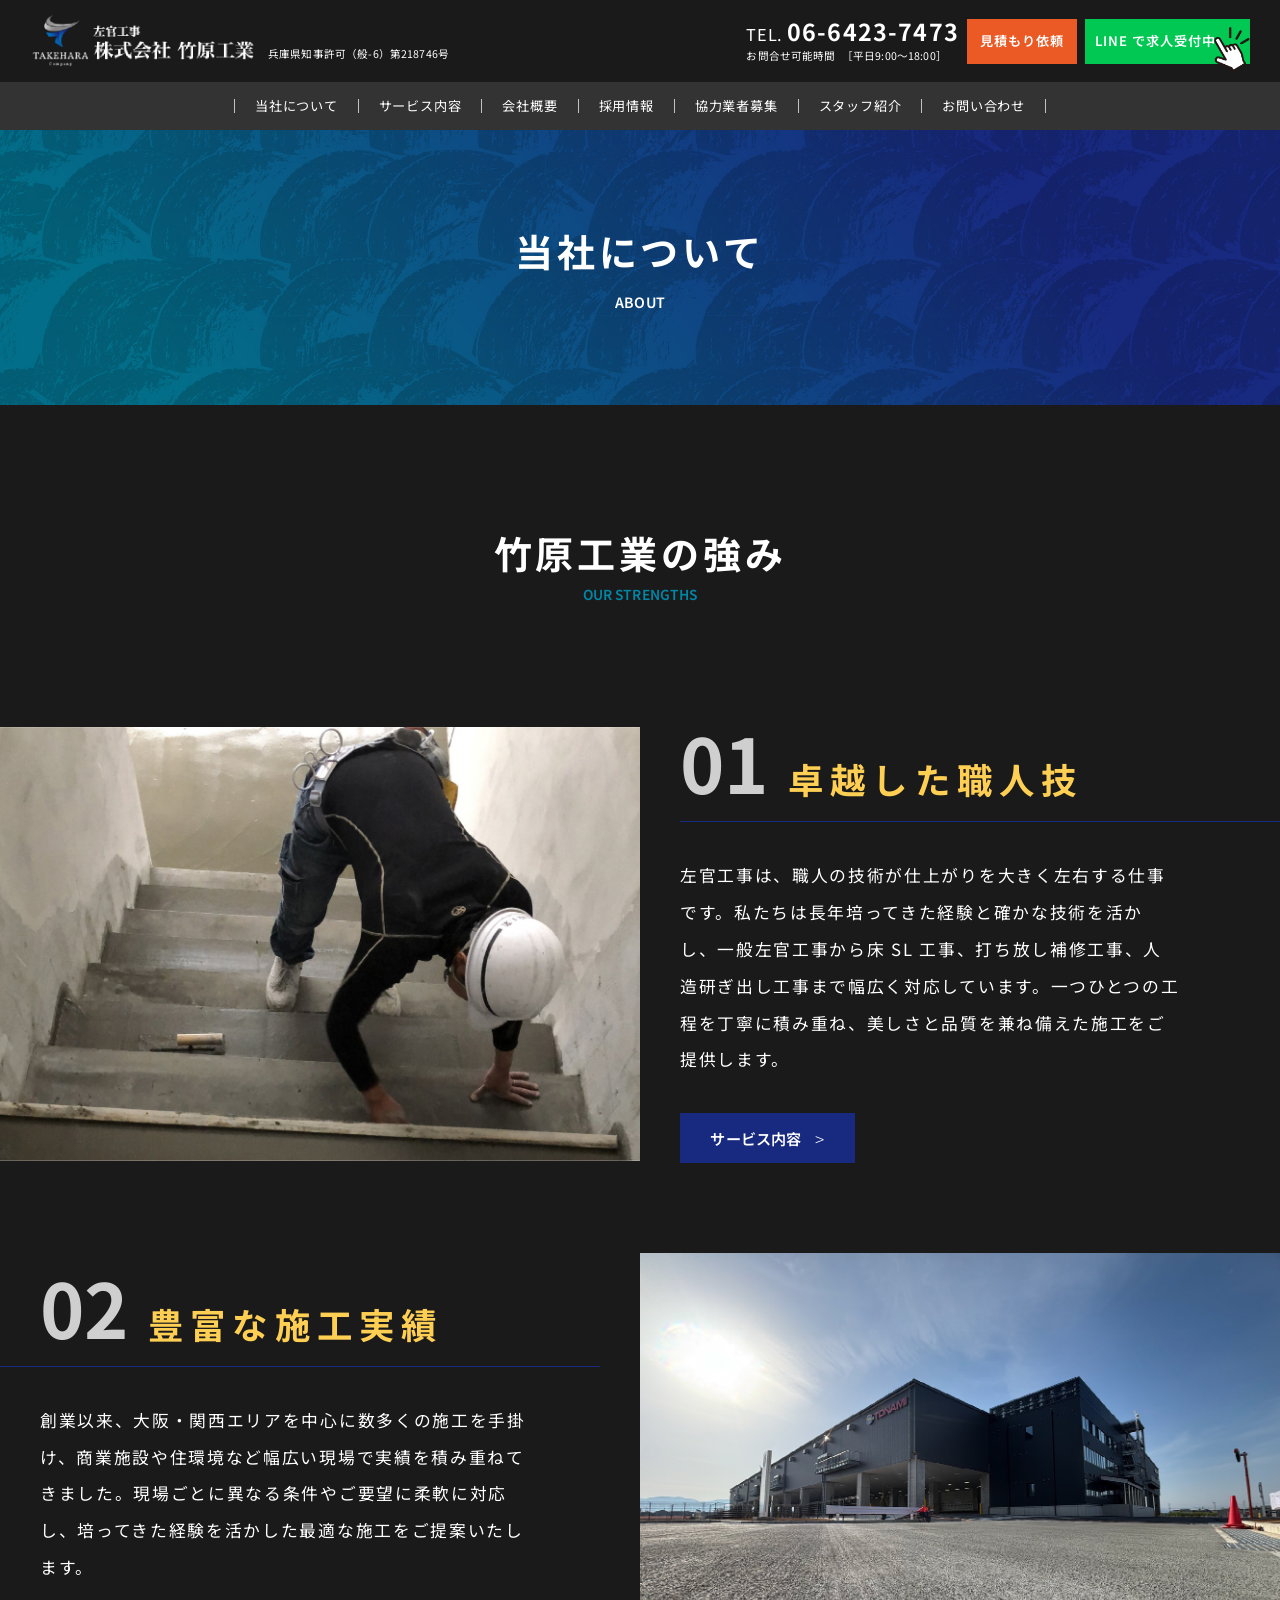
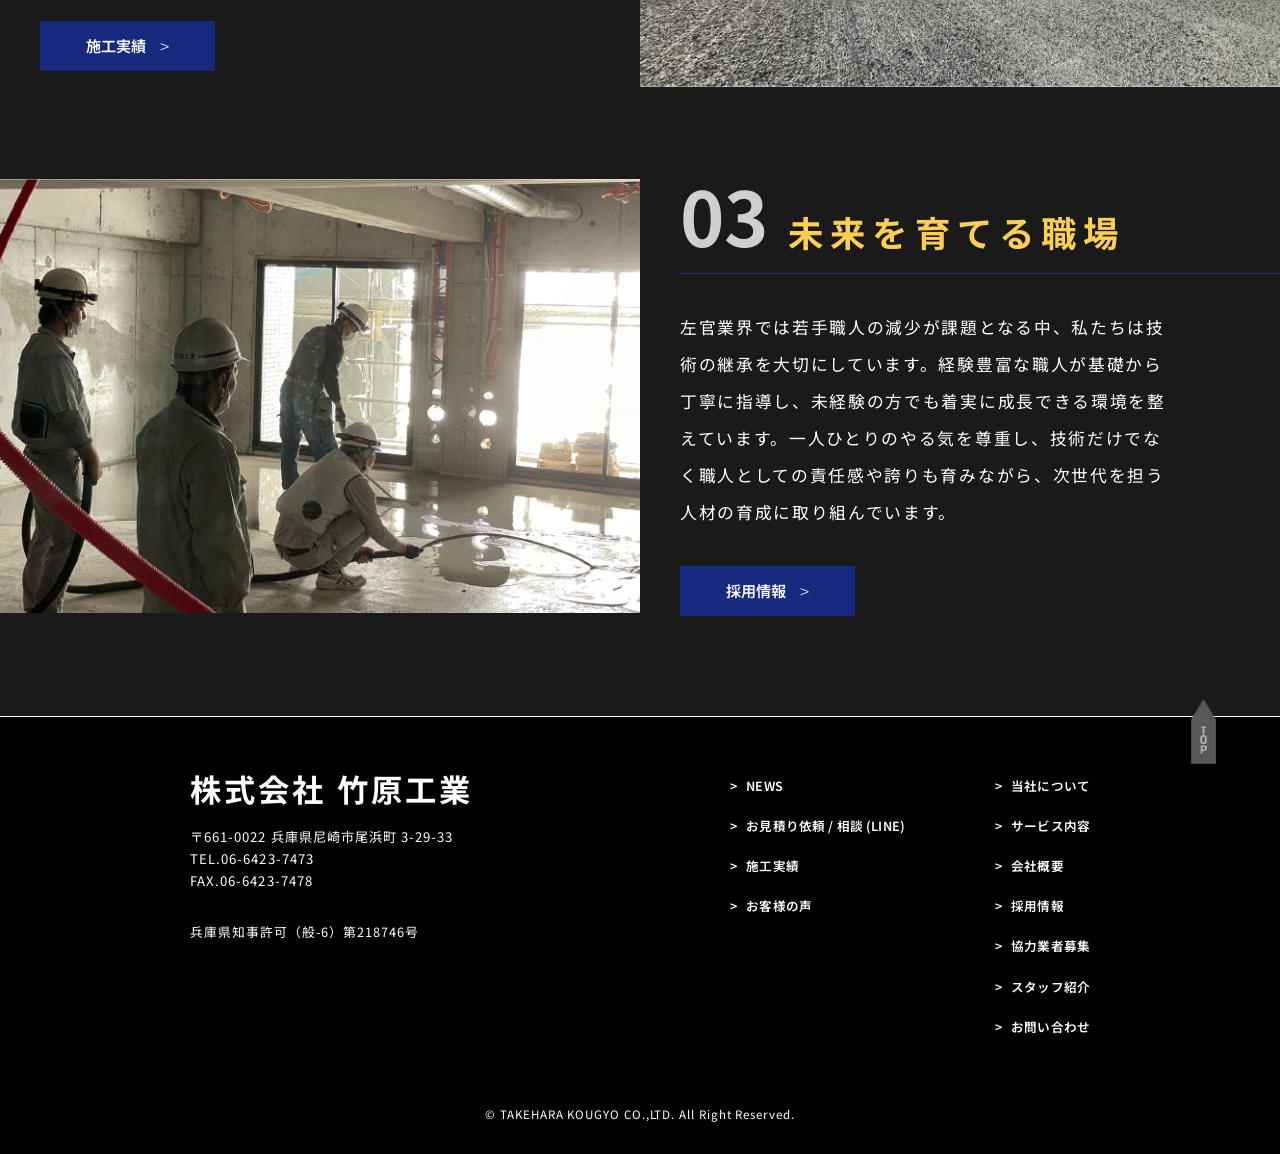
==== about.html @ e48fd706 "当社についてページを実装" ====
<!DOCTYPE html>
<html lang="ja">

<head>
  <meta charset="utf-8" />
  <title>当社について | 株式会社 竹原工業</title>
  <meta name="description" content="テキストテキストテキストテキストテキストテキストテキストテキスト" />
  <meta name="viewport" content="width=device-width, initial-scale=1" />
  <meta name="robots" content="noindex, nofollow">
  <link rel="preconnect" href="https://fonts.googleapis.com">
  <link rel="preconnect" href="https://fonts.gstatic.com" crossorigin>
  <link href="https://fonts.googleapis.com/css2?family=Noto+Sans+JP:wght@100..900&display=swap" rel="stylesheet">
  <link rel="stylesheet" href="css/style.css" />
</head>

<body>

  <header class="l-header">
    <div class="p-header">
      <div class="p-header__main">
        <div class="p-header__inner">

          <div class="p-header__company">
            <h1 class="p-header__logo">
              <a href="index.html" class="p-header__logo-link">
                <img src="images/top/header-logo.png" alt="左官工事 株式会社竹原工業" class="p-header__logo-image">
              </a>
            </h1>

            <p class="p-header__license">
              兵庫県知事許可（般-6）第218746号
            </p>
          </div>

          <div class="p-header__right">
            <div class="p-header__tel">
              <a href="tel:0664237473" class="p-header__tel-link">
                <span class="p-header__tel-label">TEL.</span>
                <span class="p-header__tel-number">06-6423-7473</span>
              </a>

              <p class="p-header__tel-time">
                お問合せ可能時間　［平日9:00～18:00］
              </p>
            </div>

            <a href="#contact" class="p-header__estimate">
              見積もり依頼
            </a>

            <a href="#" class="p-header__line">
              <span class="p-header__line-text">
                LINE で求人受付中
              </span>

              <img src="images/top/header-line-icon.png" alt="" class="p-header__line-icon">
            </a>
          </div>

          <button class="p-header__hamburger" type="button" aria-label="メニューを開く" aria-controls="header-drawer"
            aria-expanded="false">
            <span class="p-header__hamburger-line"></span>
            <span class="p-header__hamburger-line"></span>
            <span class="p-header__hamburger-line"></span>
          </button>

        </div>
      </div>

      <nav class="p-header__nav" aria-label="メインナビゲーション">
        <ul class="p-header__nav-list">
          <li class="p-header__nav-item">
            <a href="about.html" class="p-header__nav-link">当社について</a>
          </li>
          <li class="p-header__nav-item">
            <a href="#service" class="p-header__nav-link">サービス内容</a>
          </li>
          <li class="p-header__nav-item">
            <a href="#company" class="p-header__nav-link">会社概要</a>
          </li>
          <li class="p-header__nav-item">
            <a href="#recruit" class="p-header__nav-link">採用情報</a>
          </li>
          <li class="p-header__nav-item">
            <a href="#partner" class="p-header__nav-link">協力業者募集</a>
          </li>
          <li class="p-header__nav-item">
            <a href="#staff" class="p-header__nav-link">スタッフ紹介</a>
          </li>
          <li class="p-header__nav-item">
            <a href="#contact" class="p-header__nav-link">お問い合わせ</a>
          </li>
        </ul>
      </nav>

      <div class="p-header__drawer" id="header-drawer">
        <nav class="p-header__drawer-nav" aria-label="スマートフォンメニュー">
          <ul class="p-header__drawer-list">
            <li class="p-header__drawer-item">
              <a href="#about" class="p-header__drawer-link">当社について</a>
            </li>
            <li class="p-header__drawer-item">
              <a href="#service" class="p-header__drawer-link">サービス内容</a>
            </li>
            <li class="p-header__drawer-item">
              <a href="#company" class="p-header__drawer-link">会社概要</a>
            </li>
            <li class="p-header__drawer-item">
              <a href="#recruit" class="p-header__drawer-link">採用情報</a>
            </li>
            <li class="p-header__drawer-item">
              <a href="#partner" class="p-header__drawer-link">協力業者募集</a>
            </li>
            <li class="p-header__drawer-item">
              <a href="#staff" class="p-header__drawer-link">スタッフ紹介</a>
            </li>
            <li class="p-header__drawer-item">
              <a href="#contact" class="p-header__drawer-link">お問い合わせ</a>
            </li>
          </ul>

          <div class="p-header__drawer-buttons">
            <a href="#contact" class="p-header__drawer-estimate">
              見積もり依頼
            </a>

            <a href="#" class="p-header__drawer-line">
              LINEで求人受付中
            </a>
          </div>

          <a href="tel:0664237473" class="p-header__drawer-tel">
            <span>TEL.</span> 06-6423-7473
          </a>

          <p class="p-header__drawer-time">
            お問合せ可能時間　［平日9:00～18:00］
          </p>
        </nav>
      </div>

    </div>
  </header>

  <main class="l-main">
    <section class="c-sub-hero">
      <div class="c-sub-hero__inner">
        <h1 class="c-sub-hero__title">当社について</h1>
        <p class="c-sub-hero__en">ABOUT</p>
      </div>
    </section>

    <section class="p-about-strengths">
      <div class="p-about-strengths__inner">
        <div class="p-about-strengths__heading">
          <h2 class="p-about-strengths__heading-title">竹原工業の強み</h2>
          <p class="p-about-strengths__heading-en">OUR STRENGTHS</p>
        </div>

        <div class="p-about-strengths__list">
          <article class="p-about-strengths__item">
            <div class="p-about-strengths__image">
              <img src="images/about/about-strength-01.jpg" alt="階段の左官工事を行う職人" class="p-about-strengths__image-item">
            </div>

            <div class="p-about-strengths__content">
              <div class="p-about-strengths__title">
                <span class="p-about-strengths__number">01</span>
                <h3 class="p-about-strengths__item-title">卓越した職人技</h3>
              </div>

              <div class="p-about-strengths__text">
                <p>
                  左官工事は、職人の技術が仕上がりを大きく左右する仕事です。私たちは長年培ってきた経験と確かな技術を活かし、一般左官工事から床 SL
                  工事、打ち放し補修工事、人造研ぎ出し工事まで幅広く対応しています。一つひとつの工程を丁寧に積み重ね、美しさと品質を兼ね備えた施工をご提供します。
                </p>
              </div>

              <div class="p-about-strengths__button">
                <a href="#" class="c-button">
                  サービス内容
                  <span class="c-button__arrow">&gt;</span>
                </a>
              </div>
            </div>
          </article>

          <article class="p-about-strengths__item p-about-strengths__item--reverse">
            <div class="p-about-strengths__image">
              <img src="images/about/about-strength-02.jpg" alt="竹原工業の施工実績" class="p-about-strengths__image-item">
            </div>

            <div class="p-about-strengths__content">
              <div class="p-about-strengths__title">
                <span class="p-about-strengths__number">02</span>
                <h3 class="p-about-strengths__item-title">豊富な施工実績</h3>
              </div>

              <div class="p-about-strengths__text">
                <p>
                  創業以来、大阪・関西エリアを中心に数多くの施工を手掛け、商業施設や住環境など幅広い現場で実績を積み重ねてきました。現場ごとに異なる条件やご要望に柔軟に対応し、培ってきた経験を活かした最適な施工をご提案いたします。
                </p>
              </div>

              <div class="p-about-strengths__button">
                <a href="#" class="c-button">
                  施工実績
                  <span class="c-button__arrow">&gt;</span>
                </a>
              </div>
            </div>
          </article>

          <article class="p-about-strengths__item">
            <div class="p-about-strengths__image">
              <img src="images/about/about-strength-03.jpg" alt="現場で施工を行う竹原工業の職人" class="p-about-strengths__image-item">
            </div>

            <div class="p-about-strengths__content">
              <div class="p-about-strengths__title">
                <span class="p-about-strengths__number">03</span>
                <h3 class="p-about-strengths__item-title">未来を育てる職場</h3>
              </div>

              <div class="p-about-strengths__text">
                <p>
                  左官業界では若手職人の減少が課題となる中、私たちは技術の継承を大切にしています。経験豊富な職人が基礎から丁寧に指導し、未経験の方でも着実に成長できる環境を整えています。一人ひとりのやる気を尊重し、技術だけでなく職人としての責任感や誇りも育みながら、次世代を担う人材の育成に取り組んでいます。
                </p>
              </div>

              <div class="p-about-strengths__button">
                <a href="#" class="c-button">
                  採用情報
                  <span class="c-button__arrow">&gt;</span>
                </a>
              </div>
            </div>
          </article>
        </div>
      </div>
    </section>
  </main>

  <footer class="l-footer">
    <div class="p-footer">

      <a href="#" class="p-footer__page-top" aria-label="ページ上部へ戻る">
        <img src="images/common/page-top.png" alt="" class="p-footer__page-top-image">
      </a>

      <div class="p-footer__inner">
        <div class="p-footer__main">
          <div class="p-footer__company">
            <p class="p-footer__company-name">株式会社 竹原工業</p>

            <div class="p-footer__company-info">
              <p>〒661-0022 兵庫県尼崎市尾浜町 3-29-33</p>
              <p>TEL.06-6423-7473</p>
              <p>FAX.06-6423-7478</p>
            </div>

            <p class="p-footer__license">
              兵庫県知事許可（般-6）第218746号
            </p>
          </div>

          <nav class="p-footer__nav" aria-label="フッターナビゲーション">
            <ul class="p-footer__nav-list">
              <li class="p-footer__nav-item">
                <a href="#news" class="p-footer__nav-link">NEWS</a>
              </li>
              <li class="p-footer__nav-item">
                <a href="#contact" class="p-footer__nav-link">お見積り依頼 / 相談 (LINE)</a>
              </li>
              <li class="p-footer__nav-item">
                <a href="#works" class="p-footer__nav-link">施工実績</a>
              </li>
              <li class="p-footer__nav-item">
                <a href="#voice" class="p-footer__nav-link">お客様の声</a>
              </li>
            </ul>

            <ul class="p-footer__nav-list">
              <li class="p-footer__nav-item">
                <a href="about.html" class="p-footer__nav-link">当社について</a>
              </li>
              <li class="p-footer__nav-item">
                <a href="#service" class="p-footer__nav-link">サービス内容</a>
              </li>
              <li class="p-footer__nav-item">
                <a href="#company" class="p-footer__nav-link">会社概要</a>
              </li>
              <li class="p-footer__nav-item">
                <a href="#recruit" class="p-footer__nav-link">採用情報</a>
              </li>
              <li class="p-footer__nav-item">
                <a href="#partner" class="p-footer__nav-link">協力業者募集</a>
              </li>
              <li class="p-footer__nav-item">
                <a href="#staff" class="p-footer__nav-link">スタッフ紹介</a>
              </li>
              <li class="p-footer__nav-item">
                <a href="#contact" class="p-footer__nav-link">お問い合わせ</a>
              </li>
            </ul>
          </nav>
        </div>

        <p class="p-footer__copyright">
          &copy; TAKEHARA KOUGYO CO.,LTD. All Right Reserved.
        </p>
      </div>
    </div>
  </footer>

  <script src="js/main.js"></script>
</body>

</html>
---- css/style.css ----
@charset "UTF-8";
/*! destyle.css v4.0.1 | MIT License | https://github.com/nicolas-cusan/destyle.css */
/* Reset box-model and set borders */
/* ============================================ */
*,
::before,
::after {
  box-sizing: border-box;
  border-style: solid;
  border-width: 0;
  min-width: 0;
}

/* Document */
/* ============================================ */
/**
 * 1. Correct the line height in all browsers.
 * 2. Prevent adjustments of font size after orientation changes in iOS.
 * 3. Remove gray overlay on links for iOS.
 */
html {
  line-height: 1.15; /* 1 */
  -webkit-text-size-adjust: 100%; /* 2 */
  -webkit-tap-highlight-color: transparent; /* 3*/
}

/* Sections */
/* ============================================ */
/**
 * Remove the margin in all browsers.
 */
body {
  margin: 0;
}

/**
 * Render the `main` element consistently in IE.
 */
main {
  display: block;
}

/* Vertical rhythm */
/* ============================================ */
p,
table,
blockquote,
address,
pre,
iframe,
form,
figure,
dl {
  margin: 0;
}

/* Headings */
/* ============================================ */
h1,
h2,
h3,
h4,
h5,
h6 {
  font-size: inherit;
  font-weight: inherit;
  margin: 0;
}

/* Lists (enumeration) */
/* ============================================ */
ul,
ol {
  margin: 0;
  padding: 0;
  list-style: none;
}

/* Lists (definition) */
/* ============================================ */
dt {
  font-weight: bold;
}

dd {
  margin-left: 0;
}

/* Grouping content */
/* ============================================ */
/**
 * 1. Add the correct box sizing in Firefox.
 * 2. Show the overflow in Edge and IE.
 */
hr {
  box-sizing: content-box; /* 1 */
  height: 0; /* 1 */
  overflow: visible; /* 2 */
  border-top-width: 1px;
  margin: 0;
  clear: both;
  color: inherit;
}

/**
 * 1. Correct the inheritance and scaling of font size in all browsers.
 * 2. Correct the odd `em` font sizing in all browsers.
 */
pre {
  font-family: monospace, monospace; /* 1 */
  font-size: inherit; /* 2 */
}

address {
  font-style: inherit;
}

/* Text-level semantics */
/* ============================================ */
/**
 * Remove the gray background on active links in IE 10.
 */
a {
  background-color: transparent;
  text-decoration: none;
  color: inherit;
}

/**
 * 1. Remove the bottom border in Chrome 57-
 * 2. Add the correct text decoration in Chrome, Edge, IE, Opera, and Safari.
 */
abbr[title] {
  -webkit-text-decoration: underline dotted;
          text-decoration: underline dotted; /* 2 */
}

/**
 * Add the correct font weight in Chrome, Edge, and Safari.
 */
b,
strong {
  font-weight: bolder;
}

/**
 * 1. Correct the inheritance and scaling of font size in all browsers.
 * 2. Correct the odd `em` font sizing in all browsers.
 */
code,
kbd,
samp {
  font-family: monospace, monospace; /* 1 */
  font-size: inherit; /* 2 */
}

/**
 * Add the correct font size in all browsers.
 */
small {
  font-size: 80%;
}

/**
 * Prevent `sub` and `sup` elements from affecting the line height in
 * all browsers.
 */
sub,
sup {
  font-size: 75%;
  line-height: 0;
  position: relative;
  vertical-align: baseline;
}

sub {
  bottom: -0.25em;
}

sup {
  top: -0.5em;
}

/* Replaced content */
/* ============================================ */
/**
 * Prevent vertical alignment issues.
 */
svg,
img,
embed,
object,
iframe {
  vertical-align: bottom;
}

/* Forms */
/* ============================================ */
/**
 * Reset form fields to make them styleable.
 * 1. Make form elements stylable across systems iOS especially.
 * 2. Inherit text-transform from parent.
 */
button,
input,
optgroup,
select,
textarea {
  -webkit-appearance: none; /* 1 */
  -moz-appearance: none;
       appearance: none;
  vertical-align: middle;
  color: inherit;
  font: inherit;
  background: transparent;
  padding: 0;
  margin: 0;
  border-radius: 0;
  text-align: inherit;
  text-transform: inherit; /* 2 */
}

/**
 * Correct cursors for clickable elements.
 */
button,
[type=button],
[type=reset],
[type=submit] {
  cursor: pointer;
}

button:disabled,
[type=button]:disabled,
[type=reset]:disabled,
[type=submit]:disabled {
  cursor: default;
}

/**
 * Improve outlines for Firefox and unify style with input elements & buttons.
 */
:-moz-focusring {
  outline: auto;
}

select:disabled {
  opacity: inherit;
}

/**
 * Remove padding
 */
option {
  padding: 0;
}

/**
 * Reset to invisible
 */
fieldset {
  margin: 0;
  padding: 0;
  min-width: 0;
}

legend {
  padding: 0;
}

/**
 * Add the correct vertical alignment in Chrome, Firefox, and Opera.
 */
progress {
  vertical-align: baseline;
}

/**
 * Remove the default vertical scrollbar in IE 10+.
 */
textarea {
  overflow: auto;
}

/**
 * Correct the cursor style of increment and decrement buttons in Chrome.
 */
[type=number]::-webkit-inner-spin-button,
[type=number]::-webkit-outer-spin-button {
  height: auto;
}

/**
 * Correct the outline style in Safari.
 */
[type=search] {
  outline-offset: -2px; /* 1 */
}

/**
 * Remove the inner padding in Chrome and Safari on macOS.
 */
[type=search]::-webkit-search-decoration {
  -webkit-appearance: none;
}

/**
 * 1. Correct the inability to style clickable types in iOS and Safari.
 * 2. Fix font inheritance.
 */
::-webkit-file-upload-button {
  -webkit-appearance: button; /* 1 */
  font: inherit; /* 2 */
}

/**
 * Clickable labels
 */
label[for] {
  cursor: pointer;
}

/* Interactive */
/* ============================================ */
/*
 * Add the correct display in Edge, IE 10+, and Firefox.
 */
details {
  display: block;
}

/*
 * Add the correct display in all browsers.
 */
summary {
  display: list-item;
}

/*
 * Remove outline for editable content.
 */
[contenteditable]:focus {
  outline: auto;
}

/* Tables */
/* ============================================ */
/**
1. Correct table border color inheritance in all Chrome and Safari.
*/
table {
  border-color: inherit; /* 1 */
  border-collapse: collapse;
}

caption {
  text-align: left;
}

td,
th {
  vertical-align: top;
  padding: 0;
}

th {
  text-align: left;
  font-weight: bold;
}

html {
  font-size: 100%;
  scroll-behavior: smooth;
  scroll-padding-top: 150px;
}
@media (max-width: 999px) {
  html {
    scroll-padding-top: 92px;
  }
}
@media (max-width: 600px) {
  html {
    scroll-padding-top: 88px;
  }
}

body {
  font-family: "Noto Sans JP", "Montserrat", "游ゴシック", YuGothic, "ヒラギノ角ゴ ProN W3", "Hiragino Kaku Gothic ProN", "メイリオ", Meiryo, sans-serif;
  color: #1a1a1a;
  font-size: clamp(0.875rem, 0.8461538462rem + 0.1282051282vw, 1rem);
  font-weight: bold;
  line-height: 1.66;
  letter-spacing: 0.01em;
}

body.is-menu-open {
  overflow: hidden;
}

img {
  max-width: 100%;
  height: auto;
  -o-object-fit: cover;
     object-fit: cover;
  vertical-align: bottom;
}

li {
  list-style: none;
}

a {
  text-decoration: none;
}

.pc-only {
  display: block;
}
@media (max-width: 767px) {
  .pc-only {
    display: none;
  }
}

.sp-only {
  display: none;
}
@media (max-width: 767px) {
  .sp-only {
    display: block;
  }
}

.l-header {
  position: fixed;
  z-index: 1000;
  top: 0;
  left: 0;
  width: 100%;
  background: #1a1a1a;
}

.l-footer {
  width: 100%;
  background-color: #000;
}

.l-main {
  padding-top: 130px;
}
@media (max-width: 999px) {
  .l-main {
    padding-top: 72px;
  }
}
@media (max-width: 600px) {
  .l-main {
    padding-top: 68px;
  }
}

.c-button {
  width: 175px;
  height: 50px;
  display: flex;
  align-items: center;
  justify-content: center;
  gap: 14px;
  color: #fff;
  background-color: #182980;
  font-size: clamp(0.875rem, 0.8461538462rem + 0.1282051282vw, 1rem);
  font-weight: 600;
  line-height: 1;
  transition: opacity 0.3s ease;
}
.c-button:hover {
  opacity: 0.8;
}
.c-button__arrow {
  font-size: clamp(1rem, 0.9711538462rem + 0.1282051282vw, 1.125rem);
  font-weight: 300;
  line-height: 1;
}
.c-button--line {
  background-color: #06c755;
}

.c-line-recruit {
  padding-block: 110px;
  background-color: #fff;
}
@media (max-width: 1024px) {
  .c-line-recruit {
    padding-block: 90px;
  }
}
@media (max-width: 767px) {
  .c-line-recruit {
    padding-block: 70px;
  }
}
@media (max-width: 499px) {
  .c-line-recruit {
    padding-block: 50px;
  }
}
.c-line-recruit__inner {
  width: min(850px, 100% - 40px);
  margin-inline: auto;
}
@media (max-width: 499px) {
  .c-line-recruit__inner {
    width: calc(100% - 30px);
  }
}
.c-line-recruit__link {
  display: block;
  width: 100%;
  transition: opacity 0.3s ease;
}
.c-line-recruit__link:hover {
  opacity: 0.8;
}
.c-line-recruit__image {
  display: block;
  width: 100%;
  height: auto;
}

.c-section-heading {
  text-align: center;
}
.c-section-heading__title {
  margin: 0;
  color: #333;
  font-size: clamp(1.75rem, 1.5048076923rem + 1.0897435897vw, 2.8125rem);
  font-weight: 700;
  line-height: 1.45;
  letter-spacing: 0.1em;
}
.c-section-heading__en {
  margin-top: 5px;
  color: #036e89;
  font-size: clamp(0.8125rem, 0.7836538462rem + 0.1282051282vw, 0.9375rem);
  font-weight: 600;
  line-height: 1.4;
}
.c-section-heading--white .c-section-heading__title {
  color: #fff;
}

.c-sub-hero {
  position: relative;
  width: 100%;
  height: 275px;
  background-image: url("../images/common/sub-hero-bg.jpg");
  background-position: center;
  background-repeat: no-repeat;
  background-size: cover;
}
@media (max-width: 767px) {
  .c-sub-hero {
    height: 250px;
  }
}
@media (max-width: 499px) {
  .c-sub-hero {
    height: 200px;
  }
}
.c-sub-hero__inner {
  width: 100%;
  height: 100%;
  padding: 0 20px;
  display: flex;
  flex-direction: column;
  align-items: center;
  justify-content: center;
}
@media (max-width: 499px) {
  .c-sub-hero__inner {
    padding: 0 16px;
  }
}
.c-sub-hero__title {
  margin: 0;
  color: #fff;
  font-size: clamp(1.75rem, 1.5048076923rem + 1.0897435897vw, 2.8125rem);
  font-weight: 700;
  line-height: 1.45;
  letter-spacing: 0.1em;
  text-align: center;
}
.c-sub-hero__en {
  margin-top: 15px;
  color: #fff;
  font-size: clamp(0.8125rem, 0.7836538462rem + 0.1282051282vw, 0.9375rem);
  font-weight: 600;
  line-height: 1.4;
  text-align: center;
}

.p-header {
  width: 100%;
}
.p-header__main {
  position: relative;
  z-index: 100;
  width: 100%;
  height: 82px;
  background: #1a1a1a;
}
@media (max-width: 999px) {
  .p-header__main {
    height: 72px;
  }
}
@media (max-width: 600px) {
  .p-header__main {
    height: 68px;
  }
}
.p-header__inner {
  max-width: 1100px;
  height: 100%;
  margin-inline: auto;
  display: flex;
  align-items: center;
  justify-content: space-between;
}
@media (max-width: 1300px) {
  .p-header__inner {
    max-width: none;
    padding-inline: 30px;
  }
}
@media (max-width: 1024px) {
  .p-header__inner {
    padding-inline: 20px;
  }
}
@media (max-width: 999px) {
  .p-header__inner {
    padding-right: 0;
  }
}
@media (max-width: 600px) {
  .p-header__inner {
    padding-left: 15px;
  }
}
.p-header__company {
  display: flex;
  align-items: flex-end;
  gap: 12px;
  flex-shrink: 0;
}
@media (max-width: 1300px) {
  .p-header__company {
    gap: 8px;
  }
}
.p-header__logo {
  width: 260px;
  margin: 0;
  flex-shrink: 0;
}
@media (max-width: 1300px) {
  .p-header__logo {
    width: 230px;
  }
}
@media (max-width: 1024px) {
  .p-header__logo {
    width: 210px;
  }
}
@media (max-width: 999px) {
  .p-header__logo {
    width: 220px;
  }
}
@media (max-width: 600px) {
  .p-header__logo {
    width: 190px;
  }
}
@media (max-width: 399px) {
  .p-header__logo {
    width: 170px;
  }
}
.p-header__logo-link {
  display: block;
  width: 100%;
}
.p-header__logo-image {
  display: block;
  width: 100%;
  height: auto;
}
.p-header__license {
  font-size: clamp(0.625rem, 0.6105769231rem + 0.0641025641vw, 0.6875rem);
  font-weight: 400;
  line-height: 1.72;
  color: #fff;
  white-space: nowrap;
  margin-bottom: 6px;
}
@media (max-width: 1300px) {
  .p-header__license {
    margin-bottom: 4px;
  }
}
@media (max-width: 1024px) {
  .p-header__license {
    display: none;
  }
}
.p-header__right {
  display: flex;
  align-items: center;
  gap: 12px;
  flex-shrink: 0;
}
@media (max-width: 1300px) {
  .p-header__right {
    gap: 8px;
  }
}
@media (max-width: 999px) {
  .p-header__right {
    display: none;
  }
}
.p-header__tel {
  color: #fff;
}
.p-header__tel-link {
  display: flex;
  align-items: baseline;
  gap: 4px;
  color: #fff;
  text-decoration: none;
  white-space: nowrap;
}
.p-header__tel-label {
  font-size: clamp(0.875rem, 0.8173076923rem + 0.2564102564vw, 1.125rem);
  font-weight: 400;
  line-height: 1;
  letter-spacing: 0.04em;
}
.p-header__tel-number {
  font-size: clamp(1.125rem, 0.9951923077rem + 0.5769230769vw, 1.6875rem);
  font-weight: 700;
  line-height: 1;
  letter-spacing: 0.05em;
}
.p-header__tel-time {
  font-size: clamp(0.625rem, 0.6105769231rem + 0.0641025641vw, 0.6875rem);
  font-weight: 400;
  line-height: 1;
  white-space: nowrap;
  margin-top: 8px;
}
.p-header__estimate {
  display: flex;
  align-items: center;
  justify-content: center;
  width: 120px;
  height: 45px;
  flex-shrink: 0;
  background-color: #eb5a24;
  color: #fff;
  font-size: clamp(0.75rem, 0.7211538462rem + 0.1282051282vw, 0.875rem);
  font-weight: 600;
  line-height: 1;
  letter-spacing: 0.08em;
  white-space: nowrap;
  transition: opacity 0.3s ease;
}
@media (max-width: 1300px) {
  .p-header__estimate {
    width: 110px;
  }
}
@media (max-width: 1024px) {
  .p-header__estimate {
    width: 100px;
  }
}
.p-header__estimate:hover {
  opacity: 0.8;
}
.p-header__line {
  position: relative;
  display: flex;
  align-items: center;
  justify-content: center;
  width: 180px;
  height: 45px;
  flex-shrink: 0;
  background-color: #00c853;
  color: #fff;
  text-decoration: none;
  transition: opacity 0.3s ease;
}
@media (max-width: 1300px) {
  .p-header__line {
    width: 165px;
  }
}
.p-header__line:hover {
  opacity: 0.8;
}
.p-header__line-text {
  padding-right: 24px;
  font-size: clamp(0.75rem, 0.7211538462rem + 0.1282051282vw, 0.875rem);
  font-weight: 600;
  line-height: 1;
  letter-spacing: 0.08em;
  white-space: nowrap;
}
.p-header__line-icon {
  position: absolute;
  right: 0;
  bottom: -8px;
  display: block;
  width: 36px;
  height: auto;
  pointer-events: none;
}
@media (max-width: 1024px) {
  .p-header__line-icon {
    right: -4px;
  }
}
.p-header__nav {
  width: 100%;
  height: 48px;
  background-color: #333;
}
@media (max-width: 999px) {
  .p-header__nav {
    display: none;
  }
}
.p-header__nav-list {
  max-width: 1100px;
  height: 100%;
  margin-inline: auto;
  display: flex;
  align-items: center;
  justify-content: center;
}
@media (max-width: 1300px) {
  .p-header__nav-list {
    padding-inline: 20px;
  }
}
.p-header__nav-item {
  position: relative;
  height: 100%;
  display: flex;
  align-items: center;
}
.p-header__nav-item::before {
  content: "";
  width: 1px;
  height: 14px;
  background-color: rgba(255, 255, 255, 0.7);
}
.p-header__nav-item:last-child::after {
  content: "";
  width: 1px;
  height: 14px;
  background-color: rgba(255, 255, 255, 0.7);
}
.p-header__nav-link {
  height: 100%;
  padding-inline: 26px;
  display: flex;
  align-items: center;
  justify-content: center;
  color: #fff;
  font-size: clamp(0.75rem, 0.7211538462rem + 0.1282051282vw, 0.875rem);
  font-weight: 400;
  line-height: 1;
  letter-spacing: 0.06em;
  white-space: nowrap;
  transition: opacity 0.3s ease;
}
@media (max-width: 1300px) {
  .p-header__nav-link {
    padding-inline: 20px;
  }
}
@media (max-width: 1024px) {
  .p-header__nav-link {
    padding-inline: 16px;
  }
}
.p-header__nav-link:hover {
  opacity: 0.7;
}
.p-header__hamburger {
  display: none;
}
@media (max-width: 999px) {
  .p-header__hamburger {
    position: relative;
    z-index: 110;
    width: 72px;
    height: 72px;
    flex-shrink: 0;
    display: flex;
    flex-direction: column;
    align-items: center;
    justify-content: center;
    gap: 7px;
    background-color: #333;
    border: 0;
    padding: 0;
    cursor: pointer;
  }
}
@media (max-width: 600px) {
  .p-header__hamburger {
    width: 68px;
    height: 68px;
  }
}
.p-header__hamburger-line {
  display: block;
  width: 28px;
  height: 2px;
  background-color: #fff;
  transition: transform 0.3s ease, opacity 0.3s ease;
}
.p-header.is-open .p-header__hamburger-line:nth-child(1) {
  transform: translateY(9px) rotate(45deg);
}
.p-header.is-open .p-header__hamburger-line:nth-child(2) {
  opacity: 0;
}
.p-header.is-open .p-header__hamburger-line:nth-child(3) {
  transform: translateY(-9px) rotate(-45deg);
}
.p-header__drawer {
  display: none;
}
@media (max-width: 999px) {
  .p-header__drawer {
    position: fixed;
    z-index: 90;
    top: 72px;
    right: 0;
    width: 100%;
    height: calc(100dvh - 72px);
    display: block;
    overflow-y: auto;
    background-color: #333;
    opacity: 0;
    visibility: hidden;
    transform: translateX(100%);
    transition: transform 0.3s ease, opacity 0.3s ease, visibility 0.3s ease;
  }
}
@media (max-width: 600px) {
  .p-header__drawer {
    top: 68px;
    height: calc(100dvh - 68px);
  }
}
.p-header.is-open .p-header__drawer {
  opacity: 1;
  visibility: visible;
  transform: translateX(0);
}
.p-header__drawer-nav {
  width: 100%;
  padding: 25px 20px 40px;
}
.p-header__drawer-list {
  width: 100%;
  border-top: 1px solid rgba(255, 255, 255, 0.3);
}
.p-header__drawer-item {
  border-bottom: 1px solid rgba(255, 255, 255, 0.3);
}
.p-header__drawer-link {
  position: relative;
  width: 100%;
  min-height: 20px;
  padding: 12px;
  display: flex;
  align-items: center;
  color: #fff;
  font-weight: 400;
  line-height: 1.5;
  letter-spacing: 0.06em;
}
.p-header__drawer-link::after {
  content: "";
  position: absolute;
  top: 50%;
  right: 12px;
  width: 7px;
  height: 7px;
  border-top: 1px solid #fff;
  border-right: 1px solid #fff;
  transform: translateY(-50%) rotate(45deg);
}
.p-header__drawer-buttons {
  margin-top: 25px;
  display: grid;
  grid-template-columns: repeat(2, 1fr);
  gap: 10px;
}
@media (max-width: 499px) {
  .p-header__drawer-buttons {
    grid-template-columns: 1fr;
  }
}
.p-header__drawer-estimate {
  min-height: 45px;
  display: flex;
  align-items: center;
  justify-content: center;
  background-color: #eb5a24;
  color: #fff;
  font-weight: 600;
  letter-spacing: 0.08em;
}
.p-header__drawer-line {
  min-height: 45px;
  display: flex;
  align-items: center;
  justify-content: center;
  background-color: #00c853;
  color: #fff;
  font-weight: 600;
  letter-spacing: 0.08em;
}
.p-header__drawer-tel {
  margin-top: 25px;
  display: flex;
  align-items: baseline;
  justify-content: center;
  gap: 5px;
  color: #fff;
  font-size: clamp(1.375rem, 1.198943662rem + 0.7824726135vw, 1.6875rem);
  font-weight: 700;
  line-height: 1;
  letter-spacing: 0.05em;
}
.p-header__drawer-tel span {
  font-size: clamp(0.875rem, 0.7341549296rem + 0.6259780908vw, 1.125rem);
  font-weight: 400;
}
.p-header__drawer-time {
  margin-top: 8px;
  color: #fff;
  text-align: center;
  font-size: clamp(0.625rem, 0.5897887324rem + 0.1564945227vw, 0.6875rem);
  line-height: 1.5;
}

.p-mv {
  position: relative;
  width: 100%;
  height: calc(100vh - 130px);
  min-height: 620px;
  max-height: 850px;
  background-image: url("../images/top/mv-bg.jpg");
  background-position: center;
  background-repeat: no-repeat;
  background-size: cover;
  overflow: hidden;
}
.p-mv::before {
  content: "";
  position: absolute;
  inset: 0;
  z-index: 0;
  background-color: rgba(26, 26, 26, 0.2);
  pointer-events: none;
}
@media (max-width: 999px) {
  .p-mv {
    height: calc(100vh - 72px);
    min-height: 600px;
  }
}
@media (max-width: 767px) {
  .p-mv {
    height: auto;
    min-height: 600px;
    aspect-ratio: 750/1000;
    background-position: center;
  }
}
@media (max-width: 499px) {
  .p-mv {
    min-height: 560px;
    aspect-ratio: auto;
  }
}
.p-mv__content-bg {
  position: absolute;
  z-index: 1;
  top: 47%;
  left: 50%;
  width: min(750px, 100% - 40px);
  height: 250px;
  background: linear-gradient(39.0939deg, #036e89 40%, #182980 100%);
  mix-blend-mode: multiply;
  transform: translate(-50%, -50%);
  pointer-events: none;
}
@media (max-width: 1024px) {
  .p-mv__content-bg {
    width: min(600px, 100% - 40px);
    height: 220px;
  }
}
@media (max-width: 899px) {
  .p-mv__content-bg {
    top: 43%;
  }
}
@media (max-width: 767px) {
  .p-mv__content-bg {
    top: 42%;
    width: calc(100% - 30px);
    height: 200px;
  }
}
@media (max-width: 499px) {
  .p-mv__content-bg {
    width: calc(100% - 20px);
    height: 180px;
  }
}
.p-mv__content {
  position: absolute;
  z-index: 2;
  top: 47%;
  left: 50%;
  width: min(750px, 100% - 40px);
  color: #fff;
  text-align: center;
  transform: translate(-50%, -50%);
}
@media (max-width: 999px) {
  .p-mv__content {
    top: 43%;
    width: calc(100% - 60px);
  }
}
@media (max-width: 767px) {
  .p-mv__content {
    top: 42%;
    width: calc(100% - 30px);
  }
}
@media (max-width: 499px) {
  .p-mv__content {
    width: calc(100% - 20px);
  }
}
.p-mv__title {
  font-size: clamp(1.875rem, 1.3846153846rem + 2.1794871795vw, 4rem);
  font-family: "Yu Gothic", "YuGothic", "游ゴシック体", "游ゴシック", sans-serif;
  font-weight: 700;
  line-height: 1.3;
  margin: 0;
}
.p-mv__title-line {
  display: block;
}
.p-mv__title-accent {
  color: #ffcf54;
}
.p-mv__title-small {
  font-size: clamp(1.5rem, 1.125rem + 1.6666666667vw, 3.125rem);
}
.p-mv__text {
  font-size: clamp(0.875rem, 0.7596153846rem + 0.5128205128vw, 1.375rem);
  font-family: "Yu Gothic", "YuGothic", "游ゴシック体", "游ゴシック", sans-serif;
  font-weight: 700;
  margin-top: 12px;
}
@media (max-width: 767px) {
  .p-mv__text {
    margin-top: 8px;
  }
}
@media (max-width: 499px) {
  .p-mv__text {
    margin-top: 6px;
  }
}
.p-mv__line {
  position: absolute;
  z-index: 2;
  right: 5%;
  bottom: 5%;
  display: block;
  width: min(495px, 42vw);
  transition: opacity 0.3s ease;
}
@media (max-width: 1300px) {
  .p-mv__line {
    width: 45vw;
    bottom: 10%;
  }
}
@media (max-width: 999px) {
  .p-mv__line {
    width: 55vw;
  }
}
@media (max-width: 767px) {
  .p-mv__line {
    right: 50%;
    width: calc(100% - 60px);
    transform: translateX(50%);
  }
}
@media (max-width: 499px) {
  .p-mv__line {
    width: calc(100% - 24px);
  }
}
.p-mv__line:hover {
  opacity: 0.85;
}
.p-mv__line-image {
  display: block;
  width: 100%;
  height: auto;
}

.p-top-about {
  padding-block: 100px;
}
@media (max-width: 1024px) {
  .p-top-about {
    padding-block: 80px;
  }
}
@media (max-width: 767px) {
  .p-top-about {
    padding-block: 70px;
  }
}
@media (max-width: 499px) {
  .p-top-about {
    padding-block: 60px;
  }
}
.p-top-about__inner {
  display: flex;
  align-items: center;
  gap: 60px;
}
@media (max-width: 1440px) {
  .p-top-about__inner {
    gap: 40px;
  }
}
@media (max-width: 1024px) {
  .p-top-about__inner {
    gap: 20px;
  }
}
@media (max-width: 767px) {
  .p-top-about__inner {
    display: block;
  }
}
.p-top-about__image {
  width: 48%;
  flex-shrink: 0;
}
@media (max-width: 767px) {
  .p-top-about__image {
    width: 100%;
  }
}
.p-top-about__image-item {
  display: block;
  width: 100%;
  height: auto;
  -o-object-fit: cover;
     object-fit: cover;
}
.p-top-about__content {
  flex: 1;
  max-width: 480px;
}
@media (max-width: 767px) {
  .p-top-about__content {
    margin-top: 35px;
    padding: 0 20px;
  }
}
@media (max-width: 499px) {
  .p-top-about__content {
    margin-top: 28px;
    padding: 0 16px;
  }
}
.p-top-about__title {
  margin: 0;
  color: #182980;
  font-size: clamp(1.5rem, 1.2403846154rem + 1.1538461538vw, 2.625rem);
  font-weight: 700;
  line-height: 1.4;
  letter-spacing: 0.02em;
  white-space: nowrap;
}
@media (max-width: 1440px) {
  .p-top-about__title {
    white-space: normal;
  }
}
.p-top-about__text {
  margin-top: 35px;
  color: #333;
  font-size: clamp(0.875rem, 0.8173076923rem + 0.2564102564vw, 1.125rem);
  font-weight: 400;
  line-height: 2.5;
  letter-spacing: 0.1em;
}
@media (max-width: 899px) {
  .p-top-about__text {
    margin-top: 20px;
    line-height: 2;
  }
}
@media (max-width: 499px) {
  .p-top-about__text {
    margin-top: 16px;
  }
}
.p-top-about__text p {
  margin: 0;
}
.p-top-about__text p + p {
  margin-top: 14px;
}
@media (max-width: 767px) {
  .p-top-about__text p + p {
    margin-top: 12px;
  }
}

.p-top-strengths {
  padding: 85px 20px 64px;
  color: #fff;
  background-color: #1a1a1a;
}
@media (max-width: 1024px) {
  .p-top-strengths {
    padding: 70px 20px 60px;
  }
}
@media (max-width: 767px) {
  .p-top-strengths {
    padding: 60px 20px 60px;
  }
}
.p-top-strengths__inner {
  max-width: 1100px;
  margin-inline: auto;
}
.p-top-strengths__heading {
  text-align: center;
}
.p-top-strengths__title {
  font-size: clamp(1.75rem, 1.5048076923rem + 1.0897435897vw, 2.8125rem);
  font-weight: 700;
  line-height: 1.4;
  letter-spacing: 0.1em;
}
.p-top-strengths__en {
  font-size: clamp(0.8125rem, 0.7836538462rem + 0.1282051282vw, 0.9375rem);
  font-weight: 600;
  line-height: 1.4;
  color: #036e89;
  margin-top: 8px;
}
.p-top-strengths__list {
  display: grid;
  grid-template-columns: repeat(3, 1fr);
  gap: 22px;
  margin-top: 80px;
}
@media (max-width: 1024px) {
  .p-top-strengths__list {
    gap: 15px;
    margin-top: 75px;
  }
}
@media (max-width: 899px) {
  .p-top-strengths__list {
    grid-template-columns: repeat(2, 1fr);
  }
}
@media (max-width: 767px) {
  .p-top-strengths__list {
    grid-template-columns: 1fr;
    gap: 65px;
    margin-top: 70px;
  }
}
.p-top-strengths__item {
  position: relative;
  min-height: 390px;
  border: 1px solid rgba(255, 255, 255, 0.9);
}
@media (max-width: 1024px) {
  .p-top-strengths__item {
    min-height: 380px;
  }
}
@media (max-width: 767px) {
  .p-top-strengths__item {
    width: 100%;
    max-width: 500px;
    min-height: auto;
    margin-inline: auto;
  }
}
.p-top-strengths__number {
  position: absolute;
  top: -46px;
  left: 50%;
  width: 84px;
  height: 84px;
  display: flex;
  flex-direction: column;
  align-items: center;
  justify-content: center;
  background-color: #182980;
  transform: translateX(-50%);
}
@media (max-width: 767px) {
  .p-top-strengths__number {
    width: 72px;
    height: 72px;
  }
}
.p-top-strengths__number-label {
  font-size: 9px;
  font-weight: 300;
  line-height: 1;
}
.p-top-strengths__number-text {
  margin-top: 6px;
  font-size: clamp(1.5rem, 1.2836538462rem + 0.9615384615vw, 2.4375rem);
  font-weight: 700;
  line-height: 1;
}
.p-top-strengths__item-inner {
  padding: 55px 20px 35px;
}
@media (max-width: 1024px) {
  .p-top-strengths__item-inner {
    padding-inline: 18px;
  }
}
@media (max-width: 767px) {
  .p-top-strengths__item-inner {
    padding: 45px 20px 30px;
  }
}
@media (max-width: 499px) {
  .p-top-strengths__item-inner {
    padding: 40px 20px 24px;
  }
}
.p-top-strengths__icon {
  height: 115px;
  display: flex;
  align-items: center;
  justify-content: center;
}
.p-top-strengths__icon-image {
  display: block;
  width: auto;
  max-width: 100px;
  max-height: 100px;
  -o-object-fit: contain;
     object-fit: contain;
}
@media (max-width: 767px) {
  .p-top-strengths__icon-image {
    max-width: 82px;
    max-height: 82px;
  }
}
.p-top-strengths__item-title {
  margin-top: 12px;
  color: #ffcf54;
  font-size: clamp(1.375rem, 1.2596153846rem + 0.5128205128vw, 1.875rem);
  font-weight: 700;
  line-height: 1.5;
  text-align: center;
  white-space: nowrap;
}
@media (max-width: 1024px) {
  .p-top-strengths__item-title {
    white-space: normal;
  }
}
.p-top-strengths__text {
  font-size: clamp(0.875rem, 0.8461538462rem + 0.1282051282vw, 1rem);
  font-weight: 400;
  line-height: 2;
  letter-spacing: 0.1em;
  margin-top: 20px;
}
@media (max-width: 767px) {
  .p-top-strengths__text {
    margin-top: 10px;
  }
}
.p-top-strengths__button {
  display: flex;
  justify-content: center;
  margin-top: 45px;
}
@media (max-width: 767px) {
  .p-top-strengths__button {
    margin-top: 40px;
  }
}

.p-top-service {
  padding-block: 100px;
}
@media (max-width: 1024px) {
  .p-top-service {
    padding-block: 80px;
  }
}
@media (max-width: 767px) {
  .p-top-service {
    padding-block: 70px;
  }
}
@media (max-width: 499px) {
  .p-top-service {
    padding-block: 60px;
  }
}
.p-top-service__inner {
  display: flex;
  align-items: center;
  gap: 60px;
}
@media (max-width: 1440px) {
  .p-top-service__inner {
    align-items: flex-start;
    gap: 40px;
  }
}
@media (max-width: 1024px) {
  .p-top-service__inner {
    gap: 20px;
  }
}
@media (max-width: 767px) {
  .p-top-service__inner {
    display: block;
  }
}
.p-top-service__image {
  width: 48%;
  flex-shrink: 0;
}
@media (max-width: 767px) {
  .p-top-service__image {
    width: 100%;
  }
}
.p-top-service__image-item {
  display: block;
  width: 100%;
  height: auto;
  -o-object-fit: cover;
     object-fit: cover;
}
.p-top-service__content {
  flex: 1;
  max-width: 480px;
}
@media (max-width: 767px) {
  .p-top-service__content {
    margin-top: 35px;
    padding: 0 20px;
  }
}
@media (max-width: 499px) {
  .p-top-service__content {
    margin-top: 28px;
    padding: 0 16px;
  }
}
.p-top-service__title {
  margin: 0;
  color: #182980;
  font-size: clamp(1.5rem, 1.2403846154rem + 1.1538461538vw, 2.625rem);
  font-weight: 700;
  line-height: 1.5;
  letter-spacing: 0.02em;
}
@media (max-width: 767px) {
  .p-top-service__title {
    line-height: 1.4;
  }
}
.p-top-service__text {
  margin-top: 32px;
  color: #333;
  font-size: clamp(0.875rem, 0.8173076923rem + 0.2564102564vw, 1.125rem);
  font-weight: 400;
  line-height: 2.5;
  letter-spacing: 0.1em;
}
@media (max-width: 899px) {
  .p-top-service__text {
    margin-top: 20px;
    line-height: 2;
  }
}
@media (max-width: 767px) {
  .p-top-service__text br {
    display: none;
  }
}
@media (max-width: 499px) {
  .p-top-service__text {
    margin-top: 16px;
  }
}
.p-top-service__text p {
  margin: 0;
}
.p-top-service__text p + p {
  margin-top: 14px;
}
@media (max-width: 767px) {
  .p-top-service__text p + p {
    margin-top: 12px;
  }
}
.p-top-service__button {
  margin-top: 60px;
}
@media (max-width: 899px) {
  .p-top-service__button {
    margin-top: 40px;
  }
}
@media (max-width: 767px) {
  .p-top-service__button {
    margin-top: 25px;
  }
}

.p-top-works {
  position: relative;
  width: 100%;
  min-height: 750px;
  background-image: url("../images/top/works-bg.jpg");
  background-position: center;
  background-repeat: no-repeat;
  background-size: cover;
  overflow: hidden;
}
.p-top-works::before {
  content: "";
  position: absolute;
  inset: 0;
  z-index: 0;
  background-color: rgba(26, 26, 26, 0.2);
  pointer-events: none;
}
@media (max-width: 1024px) {
  .p-top-works {
    min-height: 650px;
  }
}
@media (max-width: 767px) {
  .p-top-works {
    min-height: 600px;
  }
}
@media (max-width: 499px) {
  .p-top-works {
    min-height: 540px;
  }
}
.p-top-works__content-bg {
  position: absolute;
  z-index: 1;
  top: 50%;
  left: 50%;
  width: min(740px, 100% - 40px);
  height: 450px;
  background-color: #1a1a1a;
  mix-blend-mode: multiply;
  opacity: 0.7;
  transform: translate(-50%, -50%);
  pointer-events: none;
}
@media (max-width: 767px) {
  .p-top-works__content-bg {
    width: calc(100% - 40px);
    height: 420px;
  }
}
@media (max-width: 499px) {
  .p-top-works__content-bg {
    width: calc(100% - 24px);
    height: 400px;
  }
}
.p-top-works__content {
  position: absolute;
  z-index: 2;
  top: 50%;
  left: 50%;
  width: min(835px, 100% - 40px);
  padding: 42px 30px 35px;
  color: #fff;
  text-align: center;
  transform: translate(-50%, -50%);
}
@media (max-width: 1024px) {
  .p-top-works__content {
    width: min(760px, 100% - 60px);
    padding-inline: 25px;
  }
}
@media (max-width: 767px) {
  .p-top-works__content {
    width: calc(100% - 40px);
    padding: 35px 20px 30px;
  }
}
@media (max-width: 499px) {
  .p-top-works__content {
    width: calc(100% - 24px);
    padding: 30px 15px 25px;
  }
}
.p-top-works__title {
  margin: 0;
  font-size: clamp(1.875rem, 1.5144230769rem + 1.6025641026vw, 3.4375rem);
  font-weight: 700;
  line-height: 1.4;
  letter-spacing: 0.1em;
  text-indent: 1em;
}
@media (max-width: 767px) {
  .p-top-works__title {
    text-indent: unset;
  }
}
.p-top-works__title-line {
  display: block;
}
.p-top-works__title-accent {
  color: #ffcf54;
}
.p-top-works__text {
  margin-top: 25px;
  font-size: clamp(0.875rem, 0.8173076923rem + 0.2564102564vw, 1.125rem);
  font-weight: 700;
  line-height: 2.4;
  letter-spacing: 0.1em;
}
@media (max-width: 767px) {
  .p-top-works__text {
    margin-top: 25px;
    line-height: 2;
  }
}
@media (max-width: 499px) {
  .p-top-works__text {
    margin-top: 20px;
  }
}
.p-top-works__text p {
  margin: 0;
}
.p-top-works__text p + p {
  margin-top: 4px;
}
.p-top-works__button {
  display: flex;
  justify-content: center;
  margin-top: 35px;
}
@media (max-width: 767px) {
  .p-top-works__button {
    margin-top: 30px;
  }
}
@media (max-width: 499px) {
  .p-top-works__button {
    margin-top: 25px;
  }
}

.p-top-voice {
  padding: 95px 20px 95px;
  background-image: url("../images/top/voice-bg.jpg");
  background-position: center;
  background-repeat: repeat;
  background-size: auto;
}
@media (max-width: 1024px) {
  .p-top-voice {
    padding: 75px 20px 80px;
  }
}
@media (max-width: 767px) {
  .p-top-voice {
    padding: 60px 20px 70px;
  }
}
@media (max-width: 499px) {
  .p-top-voice {
    padding: 50px 16px 60px;
  }
}
.p-top-voice__inner {
  max-width: 850px;
  margin-inline: auto;
}
.p-top-voice__list {
  display: flex;
  flex-direction: column;
  gap: 26px;
  margin-top: 65px;
}
@media (max-width: 767px) {
  .p-top-voice__list {
    gap: 25px;
    margin-top: 45px;
  }
}
@media (max-width: 499px) {
  .p-top-voice__list {
    margin-top: 40px;
  }
}
.p-top-voice__item {
  background-color: #fff;
  box-shadow: 0 3px 10px rgba(26, 26, 26, 0.15);
  transition: transform 0.3s ease, box-shadow 0.3s ease;
}
.p-top-voice__item:hover {
  transform: translateY(-5px);
  box-shadow: 0 8px 20px rgba(26, 26, 26, 0.2);
}
.p-top-voice__item:hover .p-top-voice__image-item {
  transform: scale(1.04);
}
.p-top-voice__link {
  display: flex;
  align-items: center;
  gap: 36px;
  padding: 25px 45px;
  color: inherit;
  text-decoration: none;
}
@media (max-width: 1024px) {
  .p-top-voice__link {
    gap: 30px;
    padding: 25px 30px;
  }
}
@media (max-width: 767px) {
  .p-top-voice__link {
    display: block;
    padding: 25px;
  }
}
@media (max-width: 499px) {
  .p-top-voice__link {
    padding: 20px;
  }
}
.p-top-voice__image {
  width: 280px;
  flex-shrink: 0;
  overflow: hidden;
}
@media (max-width: 1024px) {
  .p-top-voice__image {
    width: 240px;
  }
}
@media (max-width: 767px) {
  .p-top-voice__image {
    width: 100%;
  }
}
.p-top-voice__image-item {
  display: block;
  width: 100%;
  aspect-ratio: 4/3;
  -o-object-fit: cover;
     object-fit: cover;
  transition: transform 0.4s ease;
}
.p-top-voice__content {
  flex: 1;
}
@media (max-width: 767px) {
  .p-top-voice__content {
    margin-top: 25px;
  }
}
@media (max-width: 499px) {
  .p-top-voice__content {
    margin-top: 20px;
  }
}
.p-top-voice__item-title {
  margin: 0;
  color: #182980;
  font-size: clamp(1.125rem, 1.0673076923rem + 0.2564102564vw, 1.375rem);
  font-weight: 700;
  line-height: 1.5;
}
.p-top-voice__text {
  margin-top: 15px;
  color: #333;
  font-size: clamp(0.875rem, 0.8461538462rem + 0.1282051282vw, 1rem);
  font-weight: 400;
  line-height: 1.9;
  letter-spacing: 0.05em;
}
@media (max-width: 767px) {
  .p-top-voice__text {
    margin-top: 12px;
  }
}

.p-top-news {
  padding: 110px 20px 120px;
  background-color: #fff;
}
@media (max-width: 1024px) {
  .p-top-news {
    padding: 75px 20px 80px;
  }
}
@media (max-width: 767px) {
  .p-top-news {
    padding: 60px 20px 70px;
  }
}
@media (max-width: 499px) {
  .p-top-news {
    padding: 50px 16px 60px;
  }
}
.p-top-news__inner {
  max-width: 850px;
  margin-inline: auto;
}
.p-top-news__list {
  margin-top: 48px;
  padding: 25px 32px;
  background-color: #e6e6e6;
}
@media (max-width: 767px) {
  .p-top-news__list {
    margin-top: 45px;
    padding: 15px 20px;
  }
}
@media (max-width: 499px) {
  .p-top-news__list {
    margin-top: 40px;
    padding: 10px 16px;
  }
}
.p-top-news__item {
  display: grid;
  grid-template-columns: 125px 100px 1fr;
  align-items: center;
  min-height: 65px;
  border-bottom: 1px solid #959595;
}
@media (max-width: 767px) {
  .p-top-news__item {
    grid-template-columns: auto 1fr;
    -moz-column-gap: 20px;
         column-gap: 20px;
    row-gap: 8px;
    padding: 18px 0;
  }
}
@media (max-width: 499px) {
  .p-top-news__item {
    -moz-column-gap: 15px;
         column-gap: 15px;
  }
}
.p-top-news__date {
  color: #182980;
  font-size: clamp(0.75rem, 0.7211538462rem + 0.1282051282vw, 0.875rem);
  font-weight: 600;
  line-height: 1.5;
  white-space: nowrap;
}
.p-top-news__category {
  color: #333;
  font-size: clamp(0.8125rem, 0.7836538462rem + 0.1282051282vw, 0.9375rem);
  font-weight: 400;
  line-height: 1.5;
  white-space: nowrap;
}
.p-top-news__item-title {
  min-width: 0;
  margin: 0;
}
@media (max-width: 767px) {
  .p-top-news__item-title {
    grid-column: 1/-1;
  }
}
.p-top-news__link {
  position: relative;
  display: inline-block;
  max-width: 100%;
  padding-bottom: 4px;
  color: #333;
  font-size: clamp(0.875rem, 0.8461538462rem + 0.1282051282vw, 1rem);
  font-weight: 400;
  line-height: 1.5;
  text-decoration: none;
}
.p-top-news__link::after {
  content: "";
  position: absolute;
  right: 0;
  bottom: 0;
  left: 0;
  height: 1px;
  background-color: #182980;
  transform-origin: right center;
  transition: transform 0.3s ease;
}
.p-top-news__link:hover::after {
  transform: scaleX(0);
}

.p-top-contact {
  padding: 95px 20px 100px;
  background-color: #e6e6e6;
}
@media (max-width: 1024px) {
  .p-top-contact {
    padding: 75px 20px 80px;
  }
}
@media (max-width: 767px) {
  .p-top-contact {
    padding: 60px 20px 70px;
  }
}
@media (max-width: 499px) {
  .p-top-contact {
    padding: 60px 16px 60px;
  }
}
.p-top-contact__inner {
  max-width: 1100px;
  margin-inline: auto;
}
.p-top-contact__lead {
  margin-top: 45px;
  color: #333;
  font-size: clamp(0.9375rem, 0.8942307692rem + 0.1923076923vw, 1.125rem);
  font-weight: 400;
  line-height: 2.5;
  letter-spacing: 0.05em;
  text-align: center;
}
@media (max-width: 767px) {
  .p-top-contact__lead {
    margin-top: 35px;
    line-height: 2;
  }
}
@media (max-width: 499px) {
  .p-top-contact__lead {
    margin-top: 30px;
    text-align: left;
  }
}
.p-top-contact__list {
  display: grid;
  grid-template-columns: repeat(3, 1fr);
  gap: 20px;
  margin-top: 60px;
}
@media (max-width: 1024px) {
  .p-top-contact__list {
    gap: 15px;
    margin-top: 50px;
  }
}
@media (max-width: 899px) {
  .p-top-contact__list {
    grid-template-columns: repeat(2, 1fr);
  }
}
@media (max-width: 767px) {
  .p-top-contact__list {
    grid-template-columns: 1fr;
    gap: 20px;
    max-width: 500px;
    margin: 45px auto 0;
  }
}
@media (max-width: 499px) {
  .p-top-contact__list {
    margin-top: 40px;
  }
}
.p-top-contact__item {
  position: relative;
  min-height: 230px;
  padding: 30px 16px 25px;
  background-color: #fff;
  color: #333;
  text-align: center;
  overflow: hidden;
  box-shadow: 0 3px 8px rgba(26, 26, 26, 0.12);
  transition: transform 0.3s ease, box-shadow 0.3s ease;
}
.p-top-contact__item:hover {
  transform: translateY(-5px);
  box-shadow: 0 8px 18px rgba(26, 26, 26, 0.18);
}
.p-top-contact__item:hover .p-top-contact__icon-image {
  transform: scale(1.06);
}
.p-top-contact__item--line .p-top-contact__item-title {
  color: #06be55;
}
.p-top-contact__item--line .p-top-contact__corner {
  border-color: transparent #06c755 #06c755 transparent;
}
@media (max-width: 767px) {
  .p-top-contact__item {
    min-height: auto;
    padding: 30px 20px;
  }
}
.p-top-contact__icon {
  height: 55px;
  display: flex;
  align-items: center;
  justify-content: center;
}
.p-top-contact__icon-image {
  display: block;
  width: auto;
  max-width: 55px;
  max-height: 55px;
  -o-object-fit: contain;
     object-fit: contain;
  transition: transform 0.3s ease;
}
.p-top-contact__icon-image--line {
  max-width: 60px;
  max-height: 60px;
}
.p-top-contact__item-title {
  margin: 12px 0 0;
  color: #182980;
  font-size: clamp(1.25rem, 1.1490384615rem + 0.4487179487vw, 1.6875rem);
  font-weight: 700;
  line-height: 1.5;
}
.p-top-contact__text {
  margin-top: 18px;
  color: #333;
  font-size: clamp(0.9375rem, 0.8942307692rem + 0.1923076923vw, 1.125rem);
  font-weight: 400;
  line-height: 1.5;
  letter-spacing: 0.1em;
}
@media (max-width: 499px) {
  .p-top-contact__text br {
    display: none;
  }
}
.p-top-contact__corner {
  position: absolute;
  right: 0;
  bottom: 0;
  width: 28px;
  height: 28px;
  border-style: solid;
  border-width: 14px;
  border-color: transparent #182980 #182980 transparent;
  transition: width 0.3s ease, height 0.3s ease;
}

.p-top-recruit {
  position: relative;
  min-height: 650px;
  background-image: url("../images/top/recruit-bg.jpg");
  background-position: center;
  background-repeat: no-repeat;
  background-size: cover;
  overflow: hidden;
}
@media (max-width: 1024px) {
  .p-top-recruit {
    min-height: 600px;
    background-position: 58% center;
  }
}
@media (max-width: 767px) {
  .p-top-recruit {
    min-height: 560px;
    background-position: 65% center;
  }
}
@media (max-width: 499px) {
  .p-top-recruit {
    min-height: 520px;
    background-position: 68% center;
  }
}
.p-top-recruit__inner {
  position: relative;
  z-index: 1;
  max-width: 1100px;
  min-height: 650px;
  margin-inline: auto;
  display: flex;
  align-items: center;
}
@media (max-width: 1024px) {
  .p-top-recruit__inner {
    min-height: 600px;
    padding-inline: 30px;
  }
}
@media (max-width: 767px) {
  .p-top-recruit__inner {
    min-height: 560px;
    padding-inline: 20px;
  }
}
@media (max-width: 499px) {
  .p-top-recruit__inner {
    min-height: 520px;
    padding-inline: 16px;
  }
}
.p-top-recruit__content {
  width: 650px;
  color: #fff;
}
@media (max-width: 1024px) {
  .p-top-recruit__content {
    width: 580px;
  }
}
@media (max-width: 767px) {
  .p-top-recruit__content {
    width: 100%;
    max-width: 560px;
  }
}
.p-top-recruit__title {
  margin: 0;
  font-size: clamp(1.875rem, 1.6153846154rem + 1.1538461538vw, 3rem);
  font-weight: 700;
  line-height: 1.5;
  letter-spacing: 0.1em;
  text-shadow: 2px 2px 4px rgba(26, 26, 26, 0.35);
}
@media (max-width: 767px) {
  .p-top-recruit__title {
    line-height: 1.5;
  }
}
.p-top-recruit__text {
  margin-top: 25px;
  font-size: clamp(1rem, 0.9423076923rem + 0.2564102564vw, 1.25rem);
  font-weight: 600;
  line-height: 2;
  letter-spacing: 0.1em;
  text-shadow: 1px 1px 3px rgba(26, 26, 26, 0.4);
}
@media (max-width: 767px) {
  .p-top-recruit__text {
    margin-top: 22px;
    line-height: 1.8;
  }
}
@media (max-width: 499px) {
  .p-top-recruit__text {
    margin-top: 20px;
  }
}
.p-top-recruit__text p {
  margin: 0;
}
.p-top-recruit__text p + p {
  margin-top: 8px;
}
@media (max-width: 767px) {
  .p-top-recruit__text p + p {
    margin-top: 6px;
  }
}
.p-top-recruit__buttons {
  display: flex;
  align-items: center;
  gap: 40px;
  margin-top: 40px;
}
@media (max-width: 1024px) {
  .p-top-recruit__buttons {
    gap: 25px;
    margin-top: 30px;
  }
}
@media (max-width: 767px) {
  .p-top-recruit__buttons {
    gap: 20px;
    margin-top: 25px;
  }
}
@media (max-width: 499px) {
  .p-top-recruit__buttons {
    flex-direction: column;
    align-items: flex-start;
    gap: 15px;
    margin-top: 20px;
  }
}

.p-top-partner {
  padding-block: 100px;
}
@media (max-width: 1024px) {
  .p-top-partner {
    padding-block: 80px;
  }
}
@media (max-width: 767px) {
  .p-top-partner {
    padding-block: 70px;
  }
}
@media (max-width: 499px) {
  .p-top-partner {
    padding-block: 60px;
  }
}
.p-top-partner__inner {
  display: flex;
  align-items: center;
  gap: 60px;
}
@media (max-width: 1440px) {
  .p-top-partner__inner {
    align-items: flex-start;
    gap: 40px;
  }
}
@media (max-width: 1024px) {
  .p-top-partner__inner {
    gap: 20px;
  }
}
@media (max-width: 767px) {
  .p-top-partner__inner {
    display: block;
  }
}
.p-top-partner__image {
  width: 48%;
  flex-shrink: 0;
}
@media (max-width: 767px) {
  .p-top-partner__image {
    width: 100%;
  }
}
.p-top-partner__image-item {
  display: block;
  width: 100%;
  height: auto;
  -o-object-fit: cover;
     object-fit: cover;
}
.p-top-partner__content {
  flex: 1;
  max-width: 480px;
}
@media (max-width: 767px) {
  .p-top-partner__content {
    margin-top: 35px;
    padding: 0 20px;
  }
}
@media (max-width: 499px) {
  .p-top-partner__content {
    margin-top: 28px;
    padding: 0 16px;
  }
}
.p-top-partner__title {
  margin: 0;
  color: #182980;
  font-size: clamp(1.5rem, 1.2403846154rem + 1.1538461538vw, 2.625rem);
  font-weight: 700;
  line-height: 1.5;
  letter-spacing: 0.02em;
  white-space: nowrap;
}
@media (max-width: 1440px) {
  .p-top-partner__title {
    white-space: normal;
  }
}
@media (max-width: 767px) {
  .p-top-partner__title {
    line-height: 1.4;
  }
}
.p-top-partner__text {
  margin-top: 32px;
  color: #333;
  font-size: clamp(0.875rem, 0.8173076923rem + 0.2564102564vw, 1.125rem);
  font-weight: 400;
  line-height: 2.5;
  letter-spacing: 0.1em;
}
@media (max-width: 899px) {
  .p-top-partner__text {
    margin-top: 20px;
    line-height: 2;
  }
}
@media (max-width: 499px) {
  .p-top-partner__text {
    margin-top: 16px;
  }
}
.p-top-partner__text p {
  margin: 0;
}
.p-top-partner__text p + p {
  margin-top: 14px;
}
@media (max-width: 767px) {
  .p-top-partner__text p + p {
    margin-top: 12px;
  }
}
.p-top-partner__button {
  margin-top: 60px;
}
@media (max-width: 899px) {
  .p-top-partner__button {
    margin-top: 40px;
  }
}
@media (max-width: 767px) {
  .p-top-partner__button {
    margin-top: 25px;
  }
}

.p-top-company-staff {
  position: relative;
  padding: 75px 20px;
  background-image: url("../images/top/company-staff-bg.jpg");
  background-position: center;
  background-repeat: no-repeat;
  background-size: cover;
}
.p-top-company-staff::before {
  content: "";
  position: absolute;
  inset: 0;
  background-color: rgba(0, 0, 0, 0.7);
}
@media (max-width: 1024px) {
  .p-top-company-staff {
    padding: 64px 20px;
  }
}
@media (max-width: 767px) {
  .p-top-company-staff {
    padding: 60px 20px;
  }
}
@media (max-width: 499px) {
  .p-top-company-staff {
    padding: 50px 16px;
  }
}
.p-top-company-staff__inner {
  position: relative;
  z-index: 1;
  display: grid;
  grid-template-columns: repeat(2, 1fr);
  gap: 36px;
  max-width: 1000px;
  margin-inline: auto;
}
@media (max-width: 1024px) {
  .p-top-company-staff__inner {
    gap: 24px;
  }
}
@media (max-width: 767px) {
  .p-top-company-staff__inner {
    grid-template-columns: 1fr;
    gap: 20px;
    max-width: 550px;
  }
}
.p-top-company-staff__card {
  display: grid;
  grid-template-columns: 45% 55%;
  min-width: 0;
  background-color: #fff;
  color: #333;
  text-decoration: none;
  overflow: hidden;
  box-shadow: 0 3px 10px rgba(26, 26, 26, 0.2);
  transition: transform 0.3s ease, box-shadow 0.3s ease;
}
.p-top-company-staff__card:hover {
  transform: translateY(-5px);
  box-shadow: 0 8px 20px rgba(26, 26, 26, 0.3);
}
.p-top-company-staff__card:hover .p-top-company-staff__image-item {
  transform: scale(1.05);
}
@media (max-width: 1024px) {
  .p-top-company-staff__card {
    grid-template-columns: 46% 54%;
  }
}
@media (max-width: 499px) {
  .p-top-company-staff__card {
    grid-template-columns: 44% 56%;
  }
}
.p-top-company-staff__content {
  display: flex;
  flex-direction: column;
  justify-content: center;
  padding: 30px;
}
@media (max-width: 1024px) {
  .p-top-company-staff__content {
    padding: 25px 20px;
  }
}
@media (max-width: 499px) {
  .p-top-company-staff__content {
    padding: 20px 15px;
  }
}
.p-top-company-staff__title {
  margin: 0;
  color: #333;
  font-size: clamp(1.125rem, 1.0096153846rem + 0.5128205128vw, 1.625rem);
  font-weight: 700;
  line-height: 1.4;
  letter-spacing: 0.05em;
  white-space: nowrap;
}
.p-top-company-staff__en {
  margin-top: 8px;
  color: #036e89;
  font-size: clamp(0.75rem, 0.7067307692rem + 0.1923076923vw, 0.9375rem);
  font-weight: 600;
  line-height: 1.4;
}
.p-top-company-staff__image {
  min-width: 0;
  overflow: hidden;
}
.p-top-company-staff__image-item {
  display: block;
  width: 100%;
  height: 100%;
  -o-object-fit: cover;
     object-fit: cover;
  transition: transform 0.4s ease;
}

.p-top-access {
  padding-top: 90px;
  background-color: #fff;
}
@media (max-width: 1024px) {
  .p-top-access {
    padding-top: 70px;
  }
}
@media (max-width: 767px) {
  .p-top-access {
    padding-top: 60px;
  }
}
@media (max-width: 499px) {
  .p-top-access {
    padding-top: 50px;
  }
}
.p-top-access__heading {
  padding: 0 20px 40px;
}
@media (max-width: 767px) {
  .p-top-access__heading {
    padding-bottom: 30px;
  }
}
@media (max-width: 499px) {
  .p-top-access__heading {
    padding: 0 16px 30px;
  }
}
.p-top-access__map {
  width: 100%;
  height: 400px;
}
@media (max-width: 1024px) {
  .p-top-access__map {
    height: 340px;
  }
}
@media (max-width: 767px) {
  .p-top-access__map {
    height: 300px;
  }
}
@media (max-width: 499px) {
  .p-top-access__map {
    height: 260px;
  }
}
.p-top-access__map-frame {
  display: block;
  width: 100%;
  height: 100%;
  border: 0;
}
.p-top-access__info {
  padding: 40px 20px 140px;
  color: #333;
  text-align: center;
}
@media (max-width: 767px) {
  .p-top-access__info {
    padding: 35px 20px 100px;
  }
}
@media (max-width: 499px) {
  .p-top-access__info {
    padding: 30px 16px 70px;
  }
}
.p-top-access__address {
  margin: 0;
  font-size: clamp(0.9375rem, 0.8942307692rem + 0.1923076923vw, 1.125rem);
  font-weight: 400;
  line-height: 1.6;
  letter-spacing: 0.1em;
}
.p-top-access__tel {
  display: flex;
  align-items: center;
  justify-content: center;
  gap: 5px;
  width: -webkit-fit-content;
  width: -moz-fit-content;
  width: fit-content;
  margin: 8px auto 0;
  color: #182980;
  text-decoration: none;
  transition: opacity 0.3s ease;
}
.p-top-access__tel:hover {
  opacity: 0.7;
}
.p-top-access__tel-icon {
  display: block;
  width: 25px;
  height: auto;
  flex-shrink: 0;
}
@media (max-width: 499px) {
  .p-top-access__tel-icon {
    width: 22px;
  }
}
.p-top-access__tel-number {
  font-size: clamp(1.5rem, 1.3846153846rem + 0.5128205128vw, 2rem);
  font-weight: 700;
  line-height: 1.2;
  letter-spacing: 0.08em;
}
.p-top-access__fax {
  margin-top: 8px;
  font-size: clamp(0.875rem, 0.8173076923rem + 0.2564102564vw, 1.125rem);
  font-weight: 400;
  line-height: 1.5;
  letter-spacing: 0.1em;
}

.p-footer {
  position: relative;
  padding: 50px 20px 30px;
  color: #fff;
  background-color: #000;
}
@media (max-width: 1024px) {
  .p-footer {
    padding: 45px 30px 25px;
  }
}
@media (max-width: 767px) {
  .p-footer {
    padding: 40px 20px 20px;
  }
}
@media (max-width: 499px) {
  .p-footer {
    padding: 40px 16px 20px;
  }
}
.p-footer__inner {
  max-width: 900px;
  margin-inline: auto;
}
.p-footer__main {
  display: flex;
  justify-content: space-between;
  gap: 80px;
}
@media (max-width: 1024px) {
  .p-footer__main {
    gap: 50px;
  }
}
@media (max-width: 767px) {
  .p-footer__main {
    display: block;
  }
}
.p-footer__company {
  flex-shrink: 0;
}
.p-footer__company-name {
  margin: 0;
  font-size: clamp(1.625rem, 1.4951923077rem + 0.5769230769vw, 2.1875rem);
  font-weight: 700;
  line-height: 1.4;
  letter-spacing: 0.1em;
}
.p-footer__company-info {
  margin-top: 15px;
  font-size: clamp(0.75rem, 0.7211538462rem + 0.1282051282vw, 0.875rem);
  font-weight: 400;
  line-height: 1.7;
  letter-spacing: 0.08em;
}
.p-footer__company-info p {
  margin: 0;
}
.p-footer__license {
  margin-top: 28px;
  font-size: clamp(0.6875rem, 0.6442307692rem + 0.1923076923vw, 0.875rem);
  font-weight: 400;
  line-height: 1.7;
  letter-spacing: 0.08em;
}
@media (max-width: 767px) {
  .p-footer__license {
    margin-top: 16px;
  }
}
.p-footer__nav {
  display: grid;
  grid-template-columns: auto auto;
  gap: 90px;
  padding-top: 5px;
}
@media (max-width: 1024px) {
  .p-footer__nav {
    gap: 45px;
  }
}
@media (max-width: 767px) {
  .p-footer__nav {
    margin-top: 45px;
    padding-top: 0;
    gap: 40px;
  }
}
@media (max-width: 499px) {
  .p-footer__nav {
    grid-template-columns: 1fr;
    gap: 0;
    margin-top: 40px;
  }
}
.p-footer__nav-list {
  margin: 0;
  padding: 0;
  list-style: none;
}
@media (max-width: 499px) {
  .p-footer__nav-list + .p-footer__nav-list {
    margin-top: 0;
  }
}
.p-footer__nav-item + .p-footer__nav-item {
  margin-top: 14px;
}
@media (max-width: 499px) {
  .p-footer__nav-item + .p-footer__nav-item {
    margin-top: 0;
  }
}
.p-footer__nav-link {
  position: relative;
  display: inline-block;
  padding-left: 16px;
  color: #fff;
  font-size: clamp(0.75rem, 0.7355769231rem + 0.0641025641vw, 0.8125rem);
  font-weight: 600;
  line-height: 2;
  text-decoration: none;
  transition: opacity 0.3s ease;
}
.p-footer__nav-link::before {
  content: ">";
  position: absolute;
  top: 0;
  left: 0;
}
.p-footer__nav-link:hover {
  opacity: 0.7;
}
@media (max-width: 499px) {
  .p-footer__nav-link {
    display: block;
    padding: 12px 16px;
    border-bottom: 1px solid rgba(255, 255, 255, 0.25);
  }
  .p-footer__nav-link::before {
    top: 14px;
    left: 0;
  }
}
.p-footer__copyright {
  margin: 65px 0 0;
  font-size: clamp(0.6875rem, 0.6730769231rem + 0.0641025641vw, 0.75rem);
  font-weight: 400;
  line-height: 1.75;
  letter-spacing: 0.08em;
  text-align: center;
}
@media (max-width: 767px) {
  .p-footer__copyright {
    margin-top: 50px;
  }
}
@media (max-width: 499px) {
  .p-footer__copyright {
    margin-top: 40px;
  }
}
.p-footer__page-top {
  position: absolute;
  top: -18px;
  right: 5%;
  z-index: 2;
  display: block;
  width: 30px;
  transition: opacity 0.3s ease;
}
.p-footer__page-top:hover {
  opacity: 0.8;
}
@media (max-width: 1440px) {
  .p-footer__page-top {
    width: 25px;
  }
}
@media (max-width: 767px) {
  .p-footer__page-top {
    width: 20px;
  }
}
.p-footer__page-top-image {
  display: block;
  width: 100%;
  height: auto;
}

.p-about-strengths {
  padding: 120px 0 100px;
  background-color: #1a1a1a;
  overflow: hidden;
  border-bottom: 1.5px solid #fff;
}
@media (max-width: 1024px) {
  .p-about-strengths {
    padding: 90px 0 90px;
  }
}
@media (max-width: 767px) {
  .p-about-strengths {
    padding: 70px 20px 80px;
  }
}
@media (max-width: 499px) {
  .p-about-strengths {
    padding: 60px 16px 80px;
  }
}
.p-about-strengths__inner {
  max-width: 1500px;
  margin-inline: auto;
}
.p-about-strengths__heading {
  text-align: center;
}
.p-about-strengths__heading-title {
  margin: 0;
  color: #fff;
  font-size: clamp(1.75rem, 1.5048076923rem + 1.0897435897vw, 2.8125rem);
  font-weight: 700;
  line-height: 1.45;
  letter-spacing: 0.1em;
}
.p-about-strengths__heading-en {
  margin-top: 5px;
  color: #0086a7;
  font-size: clamp(0.75rem, 0.7067307692rem + 0.1923076923vw, 0.9375rem);
  font-weight: 600;
  line-height: 1.4;
}
.p-about-strengths__list {
  margin-top: 120px;
}
@media (max-width: 1024px) {
  .p-about-strengths__list {
    margin-top: 90px;
  }
}
@media (max-width: 767px) {
  .p-about-strengths__list {
    margin-top: 60px;
  }
}
.p-about-strengths__item {
  display: flex;
  align-items: center;
  gap: 70px;
}
.p-about-strengths__item + .p-about-strengths__item {
  margin-top: 90px;
}
@media (max-width: 1024px) {
  .p-about-strengths__item + .p-about-strengths__item {
    margin-top: 80px;
  }
}
@media (max-width: 767px) {
  .p-about-strengths__item + .p-about-strengths__item {
    margin-top: 65px;
  }
}
.p-about-strengths__item--reverse {
  flex-direction: row-reverse;
}
.p-about-strengths__item--reverse .p-about-strengths__content {
  padding-left: 110px;
}
.p-about-strengths__item--reverse .p-about-strengths__title::after {
  left: calc((100vw - 100%) * -1);
  right: 0;
}
@media (max-width: 1440px) {
  .p-about-strengths__item--reverse .p-about-strengths__content {
    padding-left: 70px;
  }
}
@media (max-width: 1300px) {
  .p-about-strengths__item--reverse .p-about-strengths__content {
    padding-left: 40px;
  }
}
@media (max-width: 1024px) {
  .p-about-strengths__item--reverse .p-about-strengths__content {
    padding-left: 20px;
  }
}
@media (max-width: 1300px) {
  .p-about-strengths__item {
    gap: 40px;
  }
}
@media (max-width: 1024px) {
  .p-about-strengths__item {
    gap: 25px;
  }
}
@media (max-width: 767px) {
  .p-about-strengths__item {
    display: block;
  }
  .p-about-strengths__item--reverse {
    display: flex;
    flex-direction: column;
    align-items: stretch;
  }
  .p-about-strengths__item--reverse .p-about-strengths__image {
    order: 1;
  }
  .p-about-strengths__item--reverse .p-about-strengths__content {
    order: 2;
    padding-left: 0;
  }
  .p-about-strengths__item--reverse .p-about-strengths__title::after {
    left: -20px;
    right: -20px;
  }
}
@media (max-width: 499px) {
  .p-about-strengths__item--reverse .p-about-strengths__title::after {
    left: -16px;
    right: -16px;
  }
}
.p-about-strengths__image {
  width: 50%;
  flex-shrink: 0;
}
@media (max-width: 1024px) {
  .p-about-strengths__image {
    width: 45%;
  }
}
@media (max-width: 767px) {
  .p-about-strengths__image {
    width: 100%;
  }
}
.p-about-strengths__image-item {
  display: block;
  width: 100%;
  height: auto;
  -o-object-fit: cover;
     object-fit: cover;
}
.p-about-strengths__content {
  flex: 1;
  min-width: 0;
}
@media (max-width: 767px) {
  .p-about-strengths__content {
    margin-top: 30px;
  }
}
@media (max-width: 499px) {
  .p-about-strengths__content {
    margin-top: 25px;
  }
}
.p-about-strengths__title {
  position: relative;
  display: flex;
  align-items: baseline;
  gap: 20px;
  padding-bottom: 18px;
}
.p-about-strengths__title::after {
  content: "";
  position: absolute;
  bottom: 0;
  left: 0;
  right: calc((100vw - 100%) * -1);
  height: 1px;
  background-color: #182980;
}
@media (max-width: 1024px) {
  .p-about-strengths__title {
    gap: 18px;
  }
}
@media (max-width: 767px) {
  .p-about-strengths__title::after {
    right: -20px;
  }
}
@media (max-width: 499px) {
  .p-about-strengths__title {
    gap: 12px;
    padding-bottom: 10px;
  }
  .p-about-strengths__title::after {
    right: -16px;
  }
}
.p-about-strengths__number {
  flex-shrink: 0;
  color: #cfcfcf;
  font-size: clamp(2.5rem, 1.6346153846rem + 3.8461538462vw, 6.25rem);
  font-weight: 700;
  line-height: 1;
}
.p-about-strengths__item-title {
  margin: 0;
  color: #ffcf54;
  font-size: clamp(1.625rem, 1.3942307692rem + 1.0256410256vw, 2.625rem);
  font-weight: 700;
  line-height: 1.4;
  letter-spacing: 0.2em;
}
.p-about-strengths__text {
  max-width: 500px;
  margin-top: 35px;
  color: #fff;
  font-size: clamp(0.9375rem, 0.8942307692rem + 0.1923076923vw, 1.125rem);
  font-weight: 400;
  line-height: 2.2;
  letter-spacing: 0.1em;
}
@media (max-width: 1024px) {
  .p-about-strengths__text {
    max-width: 95%;
    margin-top: 18px;
    line-height: 2;
  }
}
@media (max-width: 499px) {
  .p-about-strengths__text {
    margin-top: 16px;
  }
}
.p-about-strengths__text p {
  margin: 0;
}
.p-about-strengths__button {
  margin-top: 35px;
}
@media (max-width: 767px) {
  .p-about-strengths__button {
    margin-top: 25px;
  }
}
/*# sourceMappingURL=style.css.map */
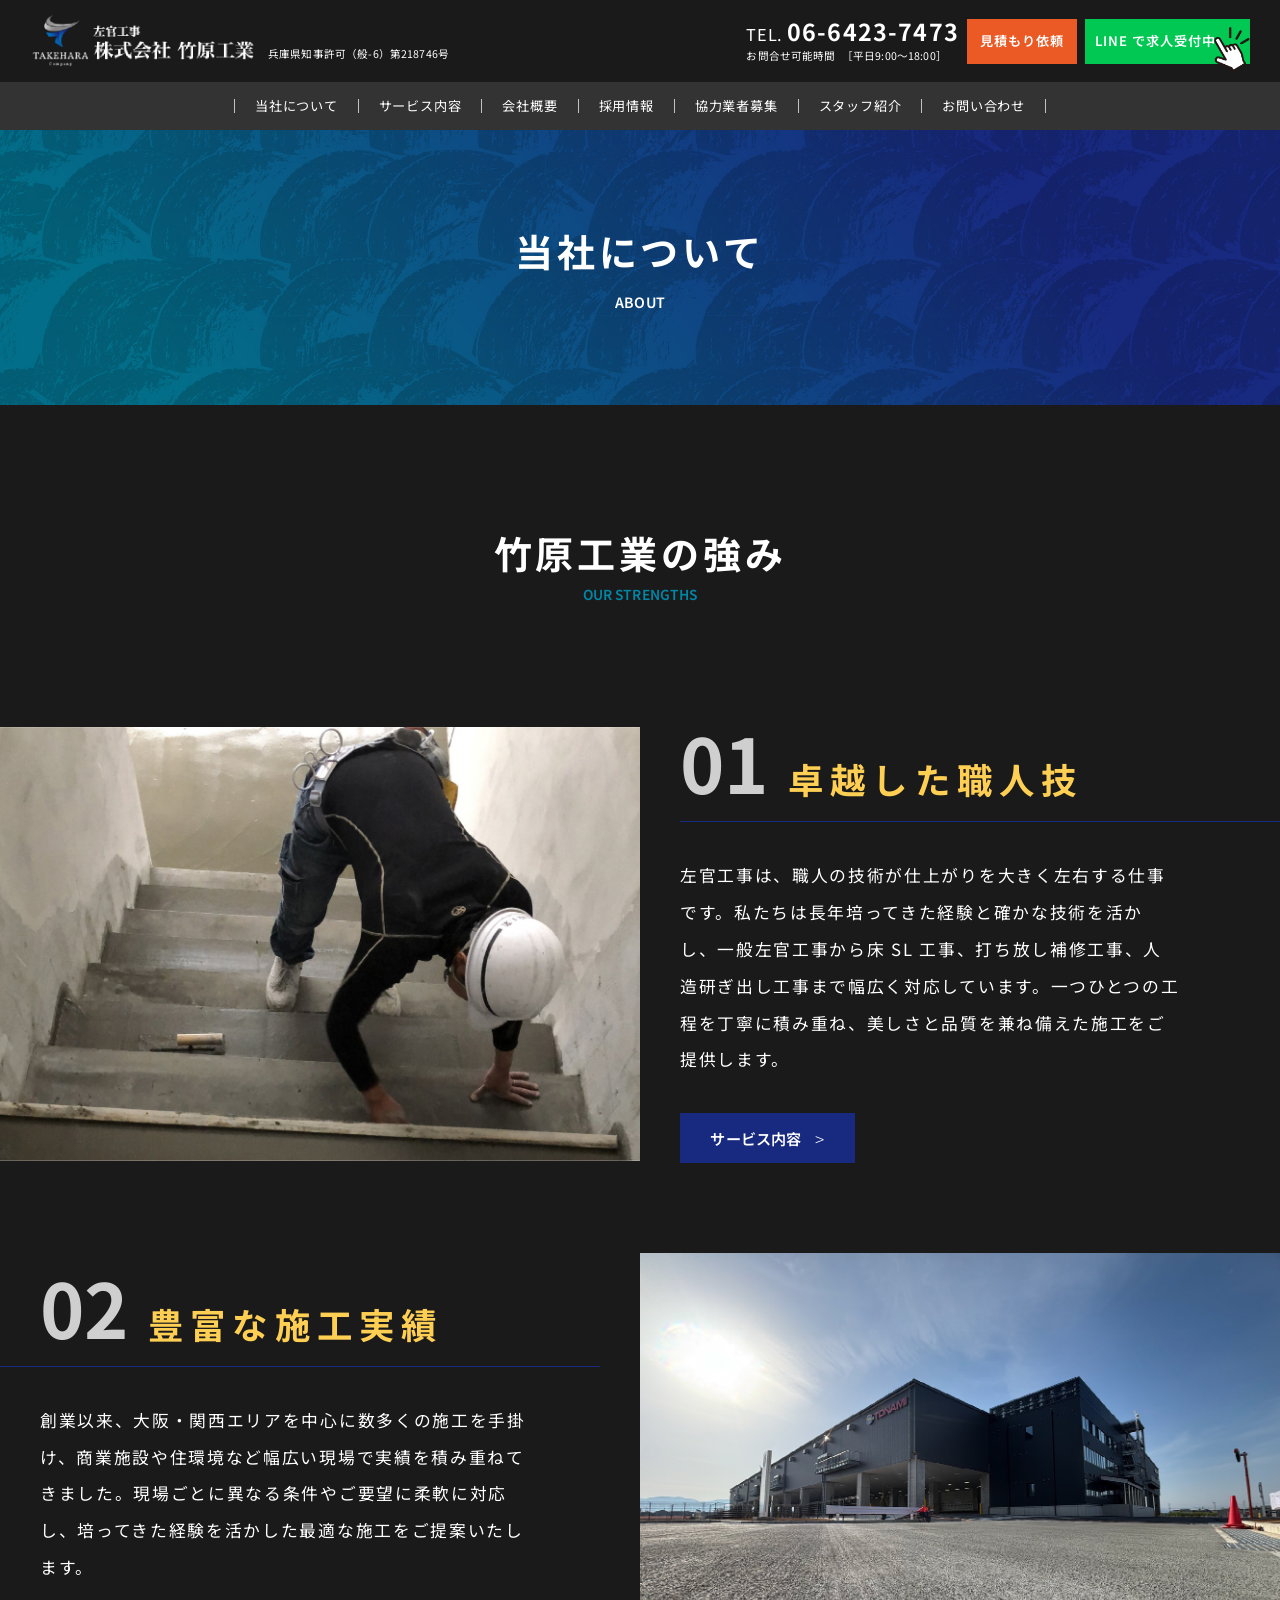
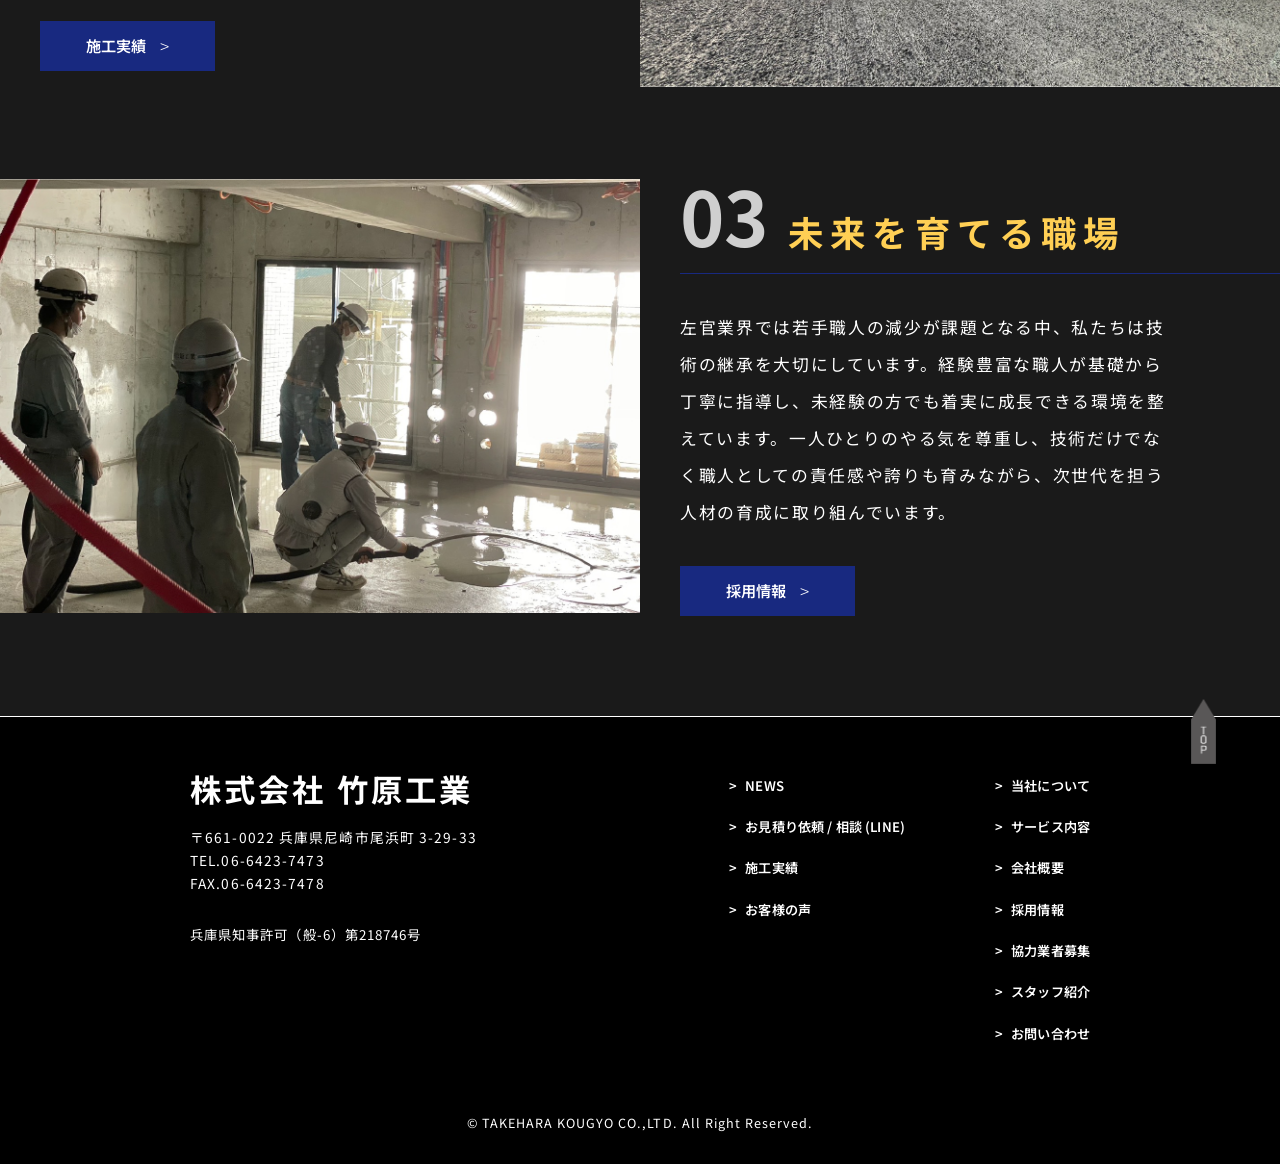
==== commit 4e262234: "サービス内容ページを実装" ====
--- a/about.html
+++ b/about.html
@@ -73,7 +73,7 @@
             <a href="about.html" class="p-header__nav-link">当社について</a>
           </li>
           <li class="p-header__nav-item">
-            <a href="#service" class="p-header__nav-link">サービス内容</a>
+            <a href="service.html" class="p-header__nav-link">サービス内容</a>
           </li>
           <li class="p-header__nav-item">
             <a href="#company" class="p-header__nav-link">会社概要</a>
@@ -100,7 +100,7 @@
               <a href="#about" class="p-header__drawer-link">当社について</a>
             </li>
             <li class="p-header__drawer-item">
-              <a href="#service" class="p-header__drawer-link">サービス内容</a>
+              <a href="service.html" class="p-header__drawer-link">サービス内容</a>
             </li>
             <li class="p-header__drawer-item">
               <a href="#company" class="p-header__drawer-link">会社概要</a>
@@ -177,7 +177,7 @@
               </div>
 
               <div class="p-about-strengths__button">
-                <a href="#" class="c-button">
+                <a href="service.html" class="c-button">
                   サービス内容
                   <span class="c-button__arrow">&gt;</span>
                 </a>
@@ -285,7 +285,7 @@
                 <a href="about.html" class="p-footer__nav-link">当社について</a>
               </li>
               <li class="p-footer__nav-item">
-                <a href="#service" class="p-footer__nav-link">サービス内容</a>
+                <a href="service.html" class="p-footer__nav-link">サービス内容</a>
               </li>
               <li class="p-footer__nav-item">
                 <a href="#company" class="p-footer__nav-link">会社概要</a>
--- a/css/style.css
+++ b/css/style.css
@@ -489,7 +489,7 @@
   padding-block: 110px;
   background-color: #fff;
 }
-@media (max-width: 1024px) {
+@media (max-width: 1040px) {
   .c-line-recruit {
     padding-block: 90px;
   }
@@ -634,7 +634,7 @@
     padding-inline: 30px;
   }
 }
-@media (max-width: 1024px) {
+@media (max-width: 1040px) {
   .p-header__inner {
     padding-inline: 20px;
   }
@@ -670,7 +670,7 @@
     width: 230px;
   }
 }
-@media (max-width: 1024px) {
+@media (max-width: 1040px) {
   .p-header__logo {
     width: 210px;
   }
@@ -712,7 +712,7 @@
     margin-bottom: 4px;
   }
 }
-@media (max-width: 1024px) {
+@media (max-width: 1040px) {
   .p-header__license {
     display: none;
   }
@@ -784,7 +784,7 @@
     width: 110px;
   }
 }
-@media (max-width: 1024px) {
+@media (max-width: 1040px) {
   .p-header__estimate {
     width: 100px;
   }
@@ -830,7 +830,7 @@
   height: auto;
   pointer-events: none;
 }
-@media (max-width: 1024px) {
+@media (max-width: 1040px) {
   .p-header__line-icon {
     right: -4px;
   }
@@ -895,7 +895,7 @@
     padding-inline: 20px;
   }
 }
-@media (max-width: 1024px) {
+@media (max-width: 1040px) {
   .p-header__nav-link {
     padding-inline: 16px;
   }
@@ -1118,7 +1118,7 @@
   transform: translate(-50%, -50%);
   pointer-events: none;
 }
-@media (max-width: 1024px) {
+@media (max-width: 1040px) {
   .p-mv__content-bg {
     width: min(600px, 100% - 40px);
     height: 220px;
@@ -1245,7 +1245,7 @@
 .p-top-about {
   padding-block: 100px;
 }
-@media (max-width: 1024px) {
+@media (max-width: 1040px) {
   .p-top-about {
     padding-block: 80px;
   }
@@ -1265,12 +1265,12 @@
   align-items: center;
   gap: 60px;
 }
-@media (max-width: 1440px) {
+@media (max-width: 1499px) {
   .p-top-about__inner {
     gap: 40px;
   }
 }
-@media (max-width: 1024px) {
+@media (max-width: 1040px) {
   .p-top-about__inner {
     gap: 20px;
   }
@@ -1321,7 +1321,7 @@
   letter-spacing: 0.02em;
   white-space: nowrap;
 }
-@media (max-width: 1440px) {
+@media (max-width: 1499px) {
   .p-top-about__title {
     white-space: normal;
   }
@@ -1362,7 +1362,7 @@
   color: #fff;
   background-color: #1a1a1a;
 }
-@media (max-width: 1024px) {
+@media (max-width: 1040px) {
   .p-top-strengths {
     padding: 70px 20px 60px;
   }
@@ -1398,7 +1398,7 @@
   gap: 22px;
   margin-top: 80px;
 }
-@media (max-width: 1024px) {
+@media (max-width: 1040px) {
   .p-top-strengths__list {
     gap: 15px;
     margin-top: 75px;
@@ -1421,7 +1421,7 @@
   min-height: 390px;
   border: 1px solid rgba(255, 255, 255, 0.9);
 }
-@media (max-width: 1024px) {
+@media (max-width: 1040px) {
   .p-top-strengths__item {
     min-height: 380px;
   }
@@ -1467,7 +1467,7 @@
 .p-top-strengths__item-inner {
   padding: 55px 20px 35px;
 }
-@media (max-width: 1024px) {
+@media (max-width: 1040px) {
   .p-top-strengths__item-inner {
     padding-inline: 18px;
   }
@@ -1511,7 +1511,7 @@
   text-align: center;
   white-space: nowrap;
 }
-@media (max-width: 1024px) {
+@media (max-width: 1040px) {
   .p-top-strengths__item-title {
     white-space: normal;
   }
@@ -1542,7 +1542,7 @@
 .p-top-service {
   padding-block: 100px;
 }
-@media (max-width: 1024px) {
+@media (max-width: 1040px) {
   .p-top-service {
     padding-block: 80px;
   }
@@ -1562,13 +1562,13 @@
   align-items: center;
   gap: 60px;
 }
-@media (max-width: 1440px) {
+@media (max-width: 1499px) {
   .p-top-service__inner {
     align-items: flex-start;
     gap: 40px;
   }
 }
-@media (max-width: 1024px) {
+@media (max-width: 1040px) {
   .p-top-service__inner {
     gap: 20px;
   }
@@ -1690,7 +1690,7 @@
   background-color: rgba(26, 26, 26, 0.2);
   pointer-events: none;
 }
-@media (max-width: 1024px) {
+@media (max-width: 1040px) {
   .p-top-works {
     min-height: 650px;
   }
@@ -1741,7 +1741,7 @@
   text-align: center;
   transform: translate(-50%, -50%);
 }
-@media (max-width: 1024px) {
+@media (max-width: 1040px) {
   .p-top-works__content {
     width: min(760px, 100% - 60px);
     padding-inline: 25px;
@@ -1825,7 +1825,7 @@
   background-repeat: repeat;
   background-size: auto;
 }
-@media (max-width: 1024px) {
+@media (max-width: 1040px) {
   .p-top-voice {
     padding: 75px 20px 80px;
   }
@@ -1881,7 +1881,7 @@
   color: inherit;
   text-decoration: none;
 }
-@media (max-width: 1024px) {
+@media (max-width: 1040px) {
   .p-top-voice__link {
     gap: 30px;
     padding: 25px 30px;
@@ -1903,7 +1903,7 @@
   flex-shrink: 0;
   overflow: hidden;
 }
-@media (max-width: 1024px) {
+@media (max-width: 1040px) {
   .p-top-voice__image {
     width: 240px;
   }
@@ -1959,7 +1959,7 @@
   padding: 110px 20px 120px;
   background-color: #fff;
 }
-@media (max-width: 1024px) {
+@media (max-width: 1040px) {
   .p-top-news {
     padding: 75px 20px 80px;
   }
@@ -2070,7 +2070,7 @@
   padding: 95px 20px 100px;
   background-color: #e6e6e6;
 }
-@media (max-width: 1024px) {
+@media (max-width: 1040px) {
   .p-top-contact {
     padding: 75px 20px 80px;
   }
@@ -2116,7 +2116,7 @@
   gap: 20px;
   margin-top: 60px;
 }
-@media (max-width: 1024px) {
+@media (max-width: 1040px) {
   .p-top-contact__list {
     gap: 15px;
     margin-top: 50px;
@@ -2230,7 +2230,7 @@
   background-size: cover;
   overflow: hidden;
 }
-@media (max-width: 1024px) {
+@media (max-width: 1040px) {
   .p-top-recruit {
     min-height: 600px;
     background-position: 58% center;
@@ -2257,7 +2257,7 @@
   display: flex;
   align-items: center;
 }
-@media (max-width: 1024px) {
+@media (max-width: 1040px) {
   .p-top-recruit__inner {
     min-height: 600px;
     padding-inline: 30px;
@@ -2279,7 +2279,7 @@
   width: 650px;
   color: #fff;
 }
-@media (max-width: 1024px) {
+@media (max-width: 1040px) {
   .p-top-recruit__content {
     width: 580px;
   }
@@ -2339,7 +2339,7 @@
   gap: 40px;
   margin-top: 40px;
 }
-@media (max-width: 1024px) {
+@media (max-width: 1040px) {
   .p-top-recruit__buttons {
     gap: 25px;
     margin-top: 30px;
@@ -2363,7 +2363,7 @@
 .p-top-partner {
   padding-block: 100px;
 }
-@media (max-width: 1024px) {
+@media (max-width: 1040px) {
   .p-top-partner {
     padding-block: 80px;
   }
@@ -2383,13 +2383,13 @@
   align-items: center;
   gap: 60px;
 }
-@media (max-width: 1440px) {
+@media (max-width: 1499px) {
   .p-top-partner__inner {
     align-items: flex-start;
     gap: 40px;
   }
 }
-@media (max-width: 1024px) {
+@media (max-width: 1040px) {
   .p-top-partner__inner {
     gap: 20px;
   }
@@ -2440,7 +2440,7 @@
   letter-spacing: 0.02em;
   white-space: nowrap;
 }
-@media (max-width: 1440px) {
+@media (max-width: 1499px) {
   .p-top-partner__title {
     white-space: normal;
   }
@@ -2508,7 +2508,7 @@
   inset: 0;
   background-color: rgba(0, 0, 0, 0.7);
 }
-@media (max-width: 1024px) {
+@media (max-width: 1040px) {
   .p-top-company-staff {
     padding: 64px 20px;
   }
@@ -2532,7 +2532,7 @@
   max-width: 1000px;
   margin-inline: auto;
 }
-@media (max-width: 1024px) {
+@media (max-width: 1040px) {
   .p-top-company-staff__inner {
     gap: 24px;
   }
@@ -2562,7 +2562,7 @@
 .p-top-company-staff__card:hover .p-top-company-staff__image-item {
   transform: scale(1.05);
 }
-@media (max-width: 1024px) {
+@media (max-width: 1040px) {
   .p-top-company-staff__card {
     grid-template-columns: 46% 54%;
   }
@@ -2578,7 +2578,7 @@
   justify-content: center;
   padding: 30px;
 }
-@media (max-width: 1024px) {
+@media (max-width: 1040px) {
   .p-top-company-staff__content {
     padding: 25px 20px;
   }
@@ -2621,7 +2621,7 @@
   padding-top: 90px;
   background-color: #fff;
 }
-@media (max-width: 1024px) {
+@media (max-width: 1040px) {
   .p-top-access {
     padding-top: 70px;
   }
@@ -2653,7 +2653,7 @@
   width: 100%;
   height: 400px;
 }
-@media (max-width: 1024px) {
+@media (max-width: 1040px) {
   .p-top-access__map {
     height: 340px;
   }
@@ -2743,7 +2743,7 @@
   color: #fff;
   background-color: #000;
 }
-@media (max-width: 1024px) {
+@media (max-width: 1040px) {
   .p-footer {
     padding: 45px 30px 25px;
   }
@@ -2767,7 +2767,7 @@
   justify-content: space-between;
   gap: 80px;
 }
-@media (max-width: 1024px) {
+@media (max-width: 1040px) {
   .p-footer__main {
     gap: 50px;
   }
@@ -2789,7 +2789,7 @@
 }
 .p-footer__company-info {
   margin-top: 15px;
-  font-size: clamp(0.75rem, 0.7211538462rem + 0.1282051282vw, 0.875rem);
+  font-size: clamp(0.75rem, 0.7067307692rem + 0.1923076923vw, 0.9375rem);
   font-weight: 400;
   line-height: 1.7;
   letter-spacing: 0.08em;
@@ -2799,7 +2799,7 @@
 }
 .p-footer__license {
   margin-top: 28px;
-  font-size: clamp(0.6875rem, 0.6442307692rem + 0.1923076923vw, 0.875rem);
+  font-size: clamp(0.6875rem, 0.6298076923rem + 0.2564102564vw, 0.9375rem);
   font-weight: 400;
   line-height: 1.7;
   letter-spacing: 0.08em;
@@ -2815,7 +2815,7 @@
   gap: 90px;
   padding-top: 5px;
 }
-@media (max-width: 1024px) {
+@media (max-width: 1040px) {
   .p-footer__nav {
     gap: 45px;
   }
@@ -2857,7 +2857,7 @@
   display: inline-block;
   padding-left: 16px;
   color: #fff;
-  font-size: clamp(0.75rem, 0.7355769231rem + 0.0641025641vw, 0.8125rem);
+  font-size: clamp(0.75rem, 0.7211538462rem + 0.1282051282vw, 0.875rem);
   font-weight: 600;
   line-height: 2;
   text-decoration: none;
@@ -2885,7 +2885,7 @@
 }
 .p-footer__copyright {
   margin: 65px 0 0;
-  font-size: clamp(0.6875rem, 0.6730769231rem + 0.0641025641vw, 0.75rem);
+  font-size: clamp(0.75rem, 0.7355769231rem + 0.0641025641vw, 0.8125rem);
   font-weight: 400;
   line-height: 1.75;
   letter-spacing: 0.08em;
@@ -2913,7 +2913,7 @@
 .p-footer__page-top:hover {
   opacity: 0.8;
 }
-@media (max-width: 1440px) {
+@media (max-width: 1499px) {
   .p-footer__page-top {
     width: 25px;
   }
@@ -2935,7 +2935,7 @@
   overflow: hidden;
   border-bottom: 1.5px solid #fff;
 }
-@media (max-width: 1024px) {
+@media (max-width: 1040px) {
   .p-about-strengths {
     padding: 90px 0 90px;
   }
@@ -2975,7 +2975,7 @@
 .p-about-strengths__list {
   margin-top: 120px;
 }
-@media (max-width: 1024px) {
+@media (max-width: 1040px) {
   .p-about-strengths__list {
     margin-top: 90px;
   }
@@ -2993,7 +2993,7 @@
 .p-about-strengths__item + .p-about-strengths__item {
   margin-top: 90px;
 }
-@media (max-width: 1024px) {
+@media (max-width: 1040px) {
   .p-about-strengths__item + .p-about-strengths__item {
     margin-top: 80px;
   }
@@ -3013,7 +3013,7 @@
   left: calc((100vw - 100%) * -1);
   right: 0;
 }
-@media (max-width: 1440px) {
+@media (max-width: 1499px) {
   .p-about-strengths__item--reverse .p-about-strengths__content {
     padding-left: 70px;
   }
@@ -3023,7 +3023,7 @@
     padding-left: 40px;
   }
 }
-@media (max-width: 1024px) {
+@media (max-width: 1040px) {
   .p-about-strengths__item--reverse .p-about-strengths__content {
     padding-left: 20px;
   }
@@ -3033,7 +3033,7 @@
     gap: 40px;
   }
 }
-@media (max-width: 1024px) {
+@media (max-width: 1040px) {
   .p-about-strengths__item {
     gap: 25px;
   }
@@ -3069,7 +3069,7 @@
   width: 50%;
   flex-shrink: 0;
 }
-@media (max-width: 1024px) {
+@media (max-width: 1040px) {
   .p-about-strengths__image {
     width: 45%;
   }
@@ -3116,7 +3116,7 @@
   height: 1px;
   background-color: #182980;
 }
-@media (max-width: 1024px) {
+@media (max-width: 1040px) {
   .p-about-strengths__title {
     gap: 18px;
   }
@@ -3159,7 +3159,7 @@
   line-height: 2.2;
   letter-spacing: 0.1em;
 }
-@media (max-width: 1024px) {
+@media (max-width: 1040px) {
   .p-about-strengths__text {
     max-width: 95%;
     margin-top: 18px;
@@ -3182,4 +3182,1038 @@
     margin-top: 25px;
   }
 }
+
+.p-service-intro__main {
+  position: relative;
+  min-height: 700px;
+  background-color: #1a1a1a;
+}
+@media (max-width: 1499px) {
+  .p-service-intro__main {
+    min-height: 550px;
+  }
+}
+@media (max-width: 1040px) {
+  .p-service-intro__main {
+    min-height: 400px;
+  }
+}
+@media (max-width: 899px) {
+  .p-service-intro__main {
+    min-height: 375px;
+  }
+}
+.p-service-intro__image {
+  width: 100%;
+  height: 700px;
+}
+@media (max-width: 1499px) {
+  .p-service-intro__image {
+    height: 550px;
+  }
+}
+@media (max-width: 1040px) {
+  .p-service-intro__image {
+    height: 400px;
+  }
+}
+@media (max-width: 899px) {
+  .p-service-intro__image {
+    height: 375px;
+  }
+}
+@media (max-width: 767px) {
+  .p-service-intro__image {
+    width: 100%;
+    height: auto;
+  }
+}
+.p-service-intro__image-item {
+  display: block;
+  width: 100%;
+  height: 100%;
+  -o-object-fit: cover;
+     object-fit: cover;
+}
+@media (max-width: 767px) {
+  .p-service-intro__image-item {
+    height: auto;
+    aspect-ratio: 4/3;
+    -o-object-fit: cover;
+       object-fit: cover;
+    -o-object-position: left;
+       object-position: left;
+  }
+}
+.p-service-intro__content {
+  position: absolute;
+  top: 0;
+  right: 0;
+  width: 57.5%;
+  height: 100%;
+  display: flex;
+  align-items: center;
+  color: #fff;
+  background-color: #1a1a1a;
+  -webkit-clip-path: polygon(0 0, 100% 0, 100% 100%, 10% 100%);
+          clip-path: polygon(0 0, 100% 0, 100% 100%, 10% 100%);
+}
+@media (max-width: 767px) {
+  .p-service-intro__content {
+    position: static;
+    width: 100%;
+    height: auto;
+    -webkit-clip-path: none;
+            clip-path: none;
+  }
+}
+.p-service-intro__content-inner {
+  width: 100%;
+  max-width: 350px;
+  margin-left: 200px;
+}
+@media (max-width: 1499px) {
+  .p-service-intro__content-inner {
+    margin-left: 150px;
+  }
+}
+@media (max-width: 1300px) {
+  .p-service-intro__content-inner {
+    margin-left: 130px;
+    padding-right: 30px;
+  }
+}
+@media (max-width: 1040px) {
+  .p-service-intro__content-inner {
+    margin-left: 120px;
+    padding-right: 25px;
+  }
+}
+@media (max-width: 899px) {
+  .p-service-intro__content-inner {
+    margin-left: 90px;
+  }
+}
+@media (max-width: 767px) {
+  .p-service-intro__content-inner {
+    max-width: none;
+    margin-left: 0;
+    padding: 55px 20px 60px;
+  }
+}
+@media (max-width: 499px) {
+  .p-service-intro__content-inner {
+    padding: 45px 16px 50px;
+  }
+}
+.p-service-intro__title {
+  margin: 0;
+  color: #ffcf54;
+  font-size: clamp(1.75rem, 1.5480769231rem + 0.8974358974vw, 2.625rem);
+  font-weight: 700;
+  line-height: 1.4;
+  letter-spacing: 0.02em;
+}
+.p-service-intro__text {
+  margin-top: 35px;
+  color: #fff;
+  font-size: clamp(0.9375rem, 0.8942307692rem + 0.1923076923vw, 1.125rem);
+  font-weight: 400;
+  line-height: 2;
+  letter-spacing: 0.1em;
+}
+@media (max-width: 1040px) {
+  .p-service-intro__text {
+    margin-top: 30px;
+  }
+}
+@media (max-width: 767px) {
+  .p-service-intro__text {
+    margin-top: 25px;
+  }
+}
+.p-service-intro__lead {
+  padding: 55px 20px 60px;
+  background-color: #fff;
+}
+@media (max-width: 1040px) {
+  .p-service-intro__lead {
+    padding: 50px 20px 55px;
+  }
+}
+@media (max-width: 767px) {
+  .p-service-intro__lead {
+    padding: 45px 20px 50px;
+  }
+}
+@media (max-width: 499px) {
+  .p-service-intro__lead {
+    padding: 40px 16px 45px;
+  }
+}
+.p-service-intro__lead-text {
+  margin: 0;
+  color: #333;
+  font-size: clamp(1.5rem, 1.2115384615rem + 1.2820512821vw, 2.75rem);
+  font-weight: 700;
+  line-height: 1.4;
+  letter-spacing: 0.06em;
+  text-align: center;
+}
+@media (max-width: 499px) {
+  .p-service-intro__lead-text {
+    text-align: left;
+  }
+}
+
+.p-service-detail__item {
+  position: relative;
+  overflow: hidden;
+}
+.p-service-detail__item--plastering {
+  padding: 60px 0 45px;
+  background-color: #e8e8e8;
+}
+@media (max-width: 1024px) {
+  .p-service-detail__item--plastering {
+    padding: 40px 0;
+  }
+}
+@media (max-width: 767px) {
+  .p-service-detail__item--plastering {
+    padding: 60px 20px;
+  }
+}
+@media (max-width: 499px) {
+  .p-service-detail__item--plastering {
+    padding: 50px 16px;
+  }
+}
+.p-service-detail__item--sl {
+  padding: 66px 0;
+  background-color: #fff;
+}
+@media (max-width: 1024px) {
+  .p-service-detail__item--sl {
+    padding: 55px 0;
+  }
+}
+@media (max-width: 767px) {
+  .p-service-detail__item--sl {
+    padding: 60px 20px;
+  }
+}
+@media (max-width: 499px) {
+  .p-service-detail__item--sl {
+    padding: 50px 16px;
+  }
+}
+.p-service-detail__inner {
+  position: relative;
+  z-index: 1;
+  display: flex;
+  align-items: flex-end;
+  max-width: 1440px;
+  margin-inline: auto;
+}
+.p-service-detail__inner--sl {
+  max-width: none;
+  align-items: center;
+}
+@media (max-width: 767px) {
+  .p-service-detail__inner {
+    display: block;
+  }
+}
+.p-service-detail__content {
+  position: relative;
+  width: 47%;
+  padding-left: 130px;
+}
+.p-service-detail__content::before {
+  content: "";
+  position: absolute;
+  top: -90px;
+  left: 0;
+  width: 340px;
+  height: 320px;
+  background-image: url("../images/service/service-number-01.png");
+  background-repeat: no-repeat;
+  background-position: left top;
+  background-size: contain;
+  pointer-events: none;
+}
+@media (max-width: 1499px) {
+  .p-service-detail__content::before {
+    top: -130px;
+  }
+}
+@media (max-width: 1300px) {
+  .p-service-detail__content {
+    padding-left: 70px;
+  }
+  .p-service-detail__content::before {
+    top: -90px;
+    left: -15px;
+  }
+}
+@media (max-width: 1024px) {
+  .p-service-detail__content {
+    width: 52%;
+    padding-left: 40px;
+  }
+  .p-service-detail__content::before {
+    top: -45px;
+    left: -20px;
+    width: 280px;
+    height: 265px;
+  }
+}
+@media (max-width: 767px) {
+  .p-service-detail__content {
+    width: 100%;
+    padding-left: 0;
+  }
+  .p-service-detail__content::before {
+    top: -40px;
+    left: -20px;
+    width: 230px;
+    height: 220px;
+  }
+}
+@media (max-width: 499px) {
+  .p-service-detail__content::before {
+    top: -55px;
+    left: -16px;
+    width: 190px;
+    height: 180px;
+  }
+}
+.p-service-detail__content--sl {
+  width: 39%;
+  padding: 0 60px 0 45px;
+}
+.p-service-detail__content--sl::before {
+  content: "";
+  position: absolute;
+  z-index: 0;
+  top: auto;
+  left: auto;
+  right: -130px;
+  bottom: -130px;
+  width: 355px;
+  height: 355px;
+  background-image: url("../images/service/service-number-02.png");
+  background-repeat: no-repeat;
+  background-position: center;
+  background-size: contain;
+  pointer-events: none;
+}
+@media (max-width: 1300px) {
+  .p-service-detail__content--sl {
+    width: 45%;
+    padding: 0 40px;
+  }
+  .p-service-detail__content--sl::before {
+    top: auto;
+    left: auto;
+    right: -80px;
+    bottom: -130px;
+    width: 290px;
+    height: 290px;
+  }
+}
+@media (max-width: 1024px) {
+  .p-service-detail__content--sl {
+    width: 55%;
+    padding: 0 30px;
+  }
+  .p-service-detail__content--sl::before {
+    top: auto;
+    left: auto;
+    right: 30px;
+    bottom: -90px;
+    width: 250px;
+    height: 250px;
+  }
+}
+@media (max-width: 767px) {
+  .p-service-detail__content--sl {
+    width: 100%;
+    margin-top: 35px;
+    padding: 0;
+  }
+  .p-service-detail__content--sl::before {
+    top: auto;
+    left: auto;
+    right: -60px;
+    bottom: -100px;
+    width: 230px;
+    height: 230px;
+  }
+}
+@media (max-width: 499px) {
+  .p-service-detail__content--sl {
+    margin-top: 30px;
+  }
+  .p-service-detail__content--sl::before {
+    top: auto;
+    left: auto;
+    right: 0;
+    bottom: -75px;
+    width: 170px;
+    height: 170px;
+  }
+}
+.p-service-detail__content-inner {
+  position: relative;
+  z-index: 1;
+  max-width: 610px;
+}
+.p-service-detail__content-inner--sl {
+  max-width: 500px;
+}
+.p-service-detail__title {
+  position: relative;
+  margin: 0;
+  color: #182980;
+  font-size: clamp(1.5625rem, 1.3317307692rem + 1.0256410256vw, 2.5625rem);
+  font-weight: 700;
+  line-height: 1.5;
+}
+.p-service-detail__title-small {
+  font-size: 0.7em;
+}
+.p-service-detail__text {
+  position: relative;
+  margin-top: 30px;
+  color: #333;
+  font-size: clamp(0.9375rem, 0.8942307692rem + 0.1923076923vw, 1.125rem);
+  font-weight: 400;
+  line-height: 2.2;
+  letter-spacing: 0.1em;
+}
+@media (max-width: 1024px) {
+  .p-service-detail__text {
+    margin-top: 25px;
+    line-height: 2;
+  }
+}
+@media (max-width: 767px) {
+  .p-service-detail__text {
+    margin-top: 16px;
+  }
+}
+.p-service-detail__gallery {
+  display: grid;
+  grid-template-columns: repeat(3, 1fr);
+  gap: 8px;
+  margin-top: 30px;
+}
+@media (max-width: 767px) {
+  .p-service-detail__gallery {
+    gap: 6px;
+  }
+}
+@media (max-width: 499px) {
+  .p-service-detail__gallery {
+    gap: 4px;
+    margin-top: 20px;
+  }
+}
+.p-service-detail__gallery-item {
+  overflow: hidden;
+}
+.p-service-detail__gallery-image {
+  display: block;
+  width: 100%;
+  height: 100%;
+  -o-object-fit: cover;
+     object-fit: cover;
+}
+.p-service-detail__main-image {
+  width: 50%;
+  margin-left: 60px;
+  flex-shrink: 0;
+}
+@media (max-width: 1300px) {
+  .p-service-detail__main-image {
+    margin-left: 40px;
+  }
+}
+@media (max-width: 1024px) {
+  .p-service-detail__main-image {
+    margin-left: 30px;
+  }
+}
+@media (max-width: 767px) {
+  .p-service-detail__main-image {
+    width: 100%;
+    margin: 8px 0 0;
+  }
+}
+.p-service-detail__main-image--sl {
+  width: 45%;
+  margin-left: 0;
+}
+@media (max-width: 767px) {
+  .p-service-detail__main-image--sl {
+    width: 100%;
+    margin: 0;
+  }
+}
+.p-service-detail__main-image-item {
+  display: block;
+  width: 100%;
+  height: 600px;
+  -o-object-fit: cover;
+     object-fit: cover;
+}
+@media (max-width: 1300px) {
+  .p-service-detail__main-image-item {
+    height: 520px;
+  }
+}
+@media (max-width: 1024px) {
+  .p-service-detail__main-image-item {
+    height: 470px;
+  }
+}
+@media (max-width: 767px) {
+  .p-service-detail__main-image-item {
+    height: auto;
+    aspect-ratio: 4/3;
+  }
+}
+.p-service-detail__main-image-item--sl {
+  width: 100%;
+  height: 330px;
+  -o-object-fit: cover;
+     object-fit: cover;
+}
+@media (max-width: 1024px) {
+  .p-service-detail__main-image-item--sl {
+    height: 275px;
+  }
+}
+@media (max-width: 767px) {
+  .p-service-detail__main-image-item--sl {
+    height: auto;
+    aspect-ratio: 16/9;
+  }
+}
+.p-service-detail__item--concrete {
+  position: relative;
+  height: 640px;
+  padding: 0;
+  background-color: #1a1a1a;
+}
+@media (max-width: 1300px) {
+  .p-service-detail__item--concrete {
+    height: 550px;
+  }
+}
+@media (max-width: 1024px) {
+  .p-service-detail__item--concrete {
+    height: 500px;
+  }
+}
+@media (max-width: 767px) {
+  .p-service-detail__item--concrete {
+    height: auto;
+    background-color: #fff;
+  }
+}
+.p-service-detail__concrete-image {
+  position: absolute;
+  inset: 0;
+  z-index: 0;
+  width: 100%;
+  height: 100%;
+}
+@media (max-width: 767px) {
+  .p-service-detail__concrete-image {
+    position: relative;
+    inset: auto;
+    height: auto;
+  }
+}
+.p-service-detail__concrete-image-item {
+  display: block;
+  width: 100%;
+  height: 100%;
+  -o-object-fit: cover;
+     object-fit: cover;
+}
+@media (max-width: 767px) {
+  .p-service-detail__concrete-image-item {
+    height: auto;
+    aspect-ratio: 16/9;
+    -o-object-fit: cover;
+       object-fit: cover;
+  }
+}
+.p-service-detail__concrete-inner {
+  position: relative;
+  z-index: 1;
+  width: 100%;
+  max-width: 1440px;
+  height: 100%;
+  margin-inline: auto;
+}
+@media (max-width: 767px) {
+  .p-service-detail__concrete-inner {
+    height: auto;
+    padding: 0 20px;
+    background-color: #fff;
+  }
+}
+@media (max-width: 499px) {
+  .p-service-detail__concrete-inner {
+    padding: 0 16px;
+  }
+}
+.p-service-detail__concrete-number {
+  position: absolute;
+  z-index: 1;
+  top: 20px;
+  left: max(0px, (100vw - 1440px) / 2);
+  width: 350px;
+  height: 260px;
+  background-image: url("../images/service/service-number-03.png");
+  background-repeat: no-repeat;
+  background-position: left top;
+  background-size: contain;
+  pointer-events: none;
+}
+@media (max-width: 1300px) {
+  .p-service-detail__concrete-number {
+    left: 0;
+    width: 300px;
+    height: 240px;
+  }
+}
+@media (max-width: 1024px) {
+  .p-service-detail__concrete-number {
+    width: 200px;
+    height: 150px;
+  }
+}
+@media (max-width: 767px) {
+  .p-service-detail__concrete-number {
+    top: 0;
+    left: 0;
+    width: 170px;
+    height: 140px;
+  }
+}
+.p-service-detail__concrete-content {
+  position: absolute;
+  top: 300px;
+  left: 210px;
+  width: 625px;
+  padding: 32px;
+  background-color: rgba(255, 255, 255, 0.82);
+  transform: translateY(-15%);
+}
+@media (max-width: 1300px) {
+  .p-service-detail__concrete-content {
+    left: 80px;
+    width: 600px;
+  }
+}
+@media (max-width: 1024px) {
+  .p-service-detail__concrete-content {
+    top: 45%;
+    left: 50px;
+    width: 500px;
+    padding: 25px;
+  }
+}
+@media (max-width: 767px) {
+  .p-service-detail__concrete-content {
+    position: relative;
+    top: auto;
+    left: auto;
+    width: 100%;
+    margin-top: -25px;
+    padding: 30px 0;
+    background-color: rgba(255, 255, 255, 0.95);
+    transform: none;
+  }
+}
+@media (max-width: 499px) {
+  .p-service-detail__concrete-content {
+    margin-top: -15px;
+    padding: 25px 0;
+  }
+}
+.p-service-detail__text--concrete {
+  margin-top: 12px;
+}
+.p-service-detail__item--terrazzo {
+  padding: 100px 0;
+  background-color: #fff;
+}
+@media (max-width: 1300px) {
+  .p-service-detail__item--terrazzo {
+    padding: 80px 0;
+  }
+}
+@media (max-width: 1024px) {
+  .p-service-detail__item--terrazzo {
+    padding: 70px 0;
+  }
+}
+@media (max-width: 767px) {
+  .p-service-detail__item--terrazzo {
+    padding: 60px 20px;
+  }
+}
+@media (max-width: 499px) {
+  .p-service-detail__item--terrazzo {
+    padding: 40px 16px;
+  }
+}
+.p-service-detail__inner--terrazzo {
+  max-width: 1440px;
+  align-items: center;
+}
+.p-service-detail__main-image--terrazzo {
+  width: 48%;
+  margin-left: 0;
+}
+@media (max-width: 1024px) {
+  .p-service-detail__main-image--terrazzo {
+    width: 50%;
+  }
+}
+@media (max-width: 767px) {
+  .p-service-detail__main-image--terrazzo {
+    width: 100%;
+    margin: 0;
+  }
+}
+.p-service-detail__main-image-item--terrazzo {
+  display: block;
+  width: 100%;
+  height: 480px;
+  -o-object-fit: cover;
+     object-fit: cover;
+}
+@media (max-width: 1300px) {
+  .p-service-detail__main-image-item--terrazzo {
+    height: 430px;
+  }
+}
+@media (max-width: 1024px) {
+  .p-service-detail__main-image-item--terrazzo {
+    height: 390px;
+  }
+}
+@media (max-width: 767px) {
+  .p-service-detail__main-image-item--terrazzo {
+    height: auto;
+    aspect-ratio: 3/2;
+    -o-object-fit: cover;
+       object-fit: cover;
+  }
+}
+.p-service-detail__content--terrazzo {
+  position: relative;
+  width: 50%;
+  padding: 150px 70px 0 64px;
+}
+.p-service-detail__content--terrazzo::before {
+  display: none;
+}
+@media (max-width: 1300px) {
+  .p-service-detail__content--terrazzo {
+    padding: 100px 50px 50px 50px;
+  }
+}
+@media (max-width: 1024px) {
+  .p-service-detail__content--terrazzo {
+    width: 50%;
+    padding: 90px 35px 40px;
+  }
+}
+@media (max-width: 767px) {
+  .p-service-detail__content--terrazzo {
+    width: 100%;
+    margin-top: 0;
+    padding: 80px 0 0;
+  }
+}
+@media (max-width: 499px) {
+  .p-service-detail__content--terrazzo {
+    padding-top: 65px;
+  }
+}
+.p-service-detail__number--terrazzo {
+  position: absolute;
+  z-index: 0;
+  top: -65px;
+  right: 0;
+  width: 370px;
+  height: 300px;
+  background-image: url("../images/service/service-number-04.png");
+  background-repeat: no-repeat;
+  background-position: right top;
+  background-size: contain;
+  pointer-events: none;
+}
+@media (max-width: 1300px) {
+  .p-service-detail__number--terrazzo {
+    top: -50px;
+    width: 330px;
+    height: 260px;
+  }
+}
+@media (max-width: 1024px) {
+  .p-service-detail__number--terrazzo {
+    top: -30px;
+    width: 270px;
+    height: 210px;
+  }
+}
+@media (max-width: 767px) {
+  .p-service-detail__number--terrazzo {
+    top: 10px;
+    right: -20px;
+    width: 220px;
+    height: 170px;
+  }
+}
+@media (max-width: 499px) {
+  .p-service-detail__number--terrazzo {
+    right: -16px;
+    width: 170px;
+    height: 140px;
+  }
+}
+.p-service-detail__content-inner--terrazzo {
+  position: relative;
+  z-index: 1;
+  max-width: 450px;
+}
+
+.p-service-works {
+  padding: 110px 20px 140px;
+  color: #fff;
+  background-color: #1a1a1a;
+  border-bottom: 1.5px solid #fff;
+}
+@media (max-width: 1024px) {
+  .p-service-works {
+    padding: 90px 20px 100px;
+  }
+}
+@media (max-width: 767px) {
+  .p-service-works {
+    padding: 70px 20px;
+  }
+}
+@media (max-width: 499px) {
+  .p-service-works {
+    padding: 60px 16px;
+  }
+}
+.p-service-works__inner {
+  max-width: 900px;
+  margin-inline: auto;
+}
+.p-service-works__lead {
+  max-width: 900px;
+  margin: 50px auto 0;
+  text-align: center;
+}
+@media (max-width: 1024px) {
+  .p-service-works__lead {
+    margin-top: 40px;
+  }
+}
+@media (max-width: 767px) {
+  .p-service-works__lead {
+    margin-top: 30px;
+  }
+}
+.p-service-works__lead-title {
+  margin: 0;
+  color: #ffcf54;
+  font-size: clamp(1.5625rem, 1.3461538462rem + 0.9615384615vw, 2.5rem);
+  font-weight: 700;
+  line-height: 1.5;
+}
+.p-service-works__lead-text {
+  margin-top: 40px;
+  color: #fff;
+  font-size: clamp(0.9375rem, 0.8942307692rem + 0.1923076923vw, 1.125rem);
+  font-weight: 400;
+  line-height: 2.5;
+  letter-spacing: 0.1em;
+}
+@media (max-width: 1024px) {
+  .p-service-works__lead-text {
+    line-height: 2;
+    margin-top: 40px;
+  }
+}
+@media (max-width: 767px) {
+  .p-service-works__lead-text {
+    margin-top: 30px;
+    line-height: 1.9;
+  }
+}
+@media (max-width: 499px) {
+  .p-service-works__lead-text {
+    margin-top: 25px;
+  }
+}
+.p-service-works__lead-text p {
+  margin: 0;
+}
+.p-service-works__lead-text p + p {
+  margin-top: 12px;
+}
+.p-service-works__list {
+  display: grid;
+  grid-template-columns: repeat(3, 1fr);
+  gap: 36px 28px;
+  margin-top: 75px;
+}
+@media (max-width: 1024px) {
+  .p-service-works__list {
+    gap: 30px 20px;
+    margin-top: 60px;
+  }
+}
+@media (max-width: 767px) {
+  .p-service-works__list {
+    grid-template-columns: repeat(2, 1fr);
+    gap: 25px 15px;
+    margin-top: 50px;
+  }
+}
+@media (max-width: 499px) {
+  .p-service-works__list {
+    gap: 20px 10px;
+    margin-top: 40px;
+  }
+}
+.p-service-works__item {
+  margin: 0;
+}
+.p-service-works__image-button {
+  display: block;
+  width: 100%;
+  margin: 0;
+  padding: 0;
+  border: 0;
+  background: none;
+  cursor: pointer;
+  overflow: hidden;
+}
+.p-service-works__image-button:hover .p-service-works__image {
+  transform: scale(1.04);
+}
+.p-service-works__image {
+  display: block;
+  width: 100%;
+  aspect-ratio: 4/3;
+  -o-object-fit: cover;
+     object-fit: cover;
+  transition: transform 0.4s ease;
+}
+.p-service-works__name {
+  margin-top: 10px;
+  color: #fff;
+  font-size: clamp(0.8125rem, 0.7692307692rem + 0.1923076923vw, 1rem);
+  font-weight: 400;
+  line-height: 1.5;
+}
+.p-service-works__lightbox {
+  position: fixed;
+  z-index: 10000;
+  inset: 0;
+  display: flex;
+  align-items: center;
+  justify-content: center;
+  padding: 60px;
+  background-color: rgba(26, 26, 26, 0.9);
+  opacity: 0;
+  visibility: hidden;
+  transition: opacity 0.3s ease, visibility 0.3s ease;
+}
+.p-service-works__lightbox.is-open {
+  opacity: 1;
+  visibility: visible;
+}
+@media (max-width: 767px) {
+  .p-service-works__lightbox {
+    padding: 50px 20px;
+  }
+}
+@media (max-width: 499px) {
+  .p-service-works__lightbox {
+    padding: 45px 16px;
+  }
+}
+.p-service-works__lightbox-inner {
+  display: flex;
+  align-items: center;
+  justify-content: center;
+  width: 100%;
+  height: 100%;
+}
+.p-service-works__lightbox-image {
+  display: block;
+  max-width: 100%;
+  max-height: 90vh;
+  width: auto;
+  height: auto;
+  -o-object-fit: contain;
+     object-fit: contain;
+}
+.p-service-works__lightbox-close {
+  position: absolute;
+  top: 30px;
+  right: 35px;
+  z-index: 1;
+  width: 45px;
+  height: 45px;
+  padding: 0;
+  border: 0;
+  background: none;
+  cursor: pointer;
+}
+.p-service-works__lightbox-close::before, .p-service-works__lightbox-close::after {
+  content: "";
+  position: absolute;
+  top: 50%;
+  left: 50%;
+  width: 36px;
+  height: 2px;
+  background-color: #fff;
+}
+.p-service-works__lightbox-close::before {
+  transform: translate(-50%, -50%) rotate(45deg);
+}
+.p-service-works__lightbox-close::after {
+  transform: translate(-50%, -50%) rotate(-45deg);
+}
+@media (max-width: 767px) {
+  .p-service-works__lightbox-close {
+    top: 20px;
+    right: 20px;
+  }
+}
+@media (max-width: 499px) {
+  .p-service-works__lightbox-close {
+    top: 15px;
+    right: 15px;
+    width: 40px;
+    height: 40px;
+  }
+}
 /*# sourceMappingURL=style.css.map */
